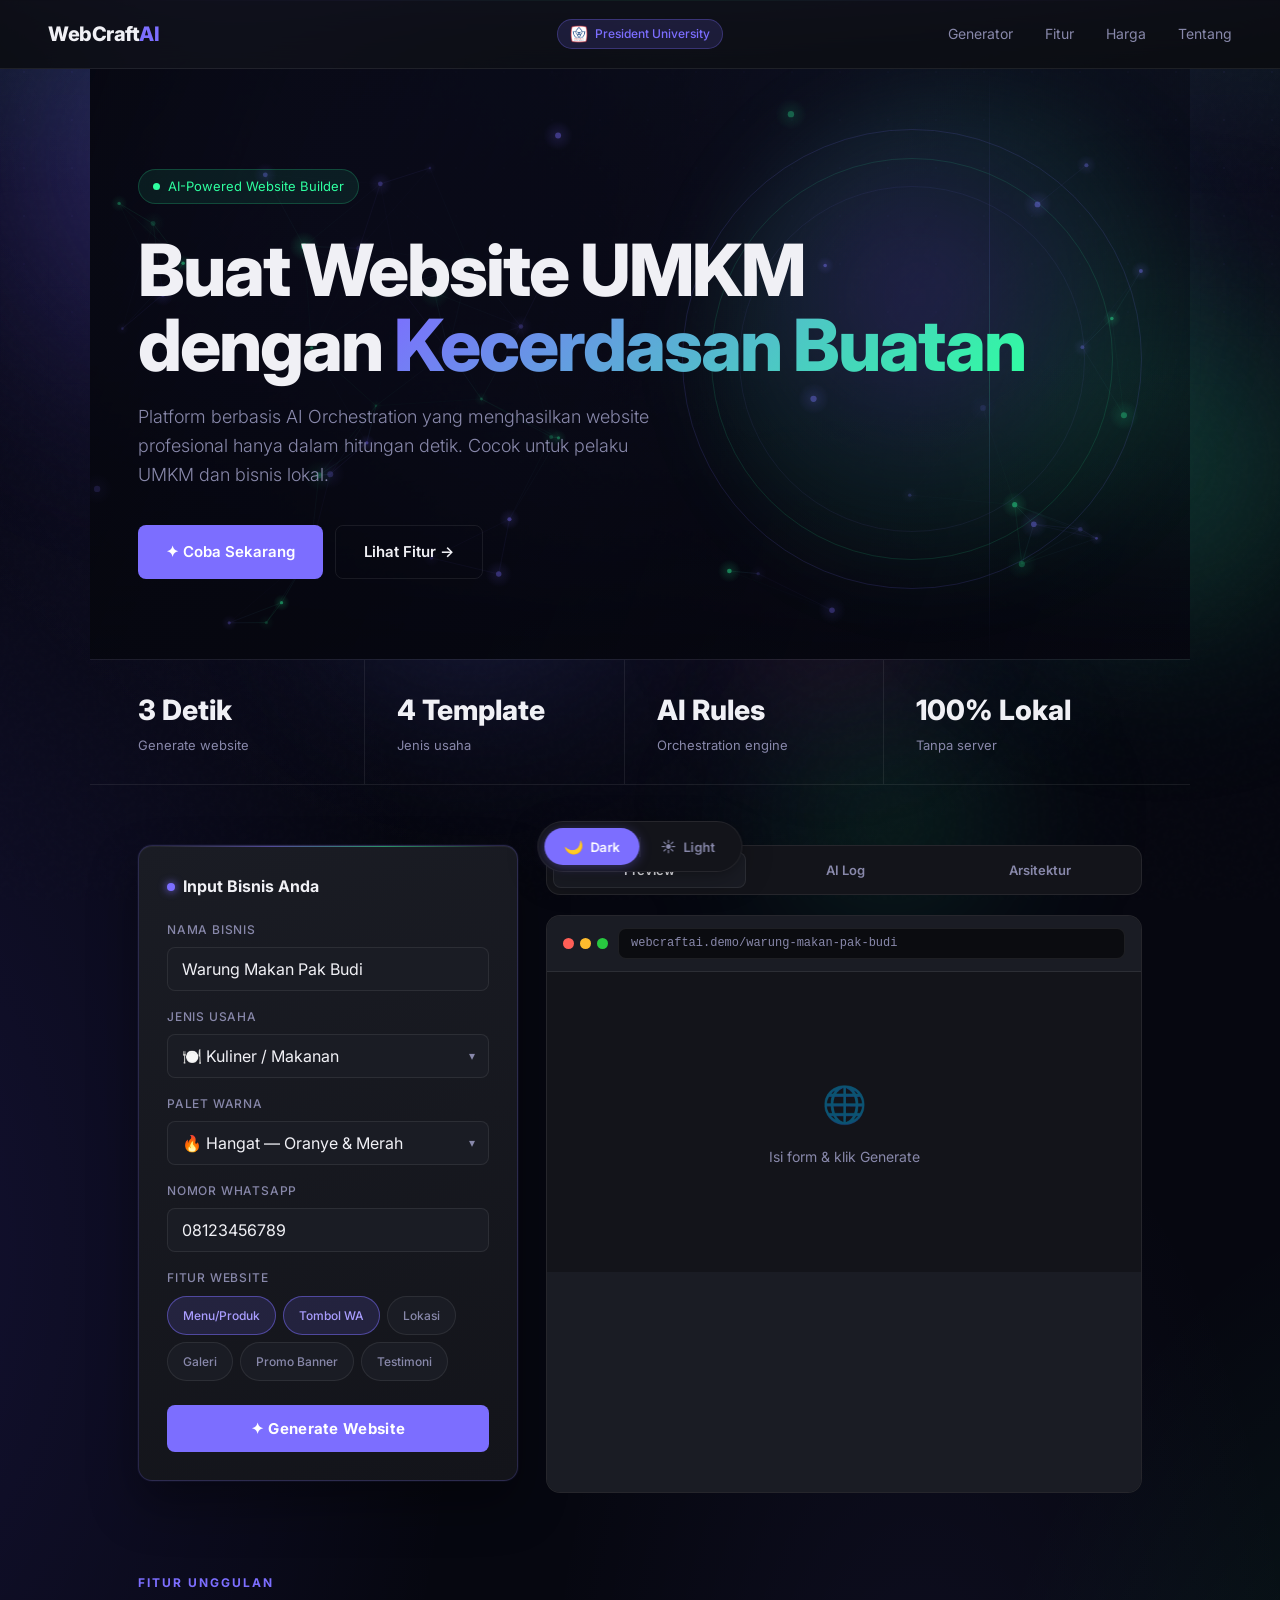
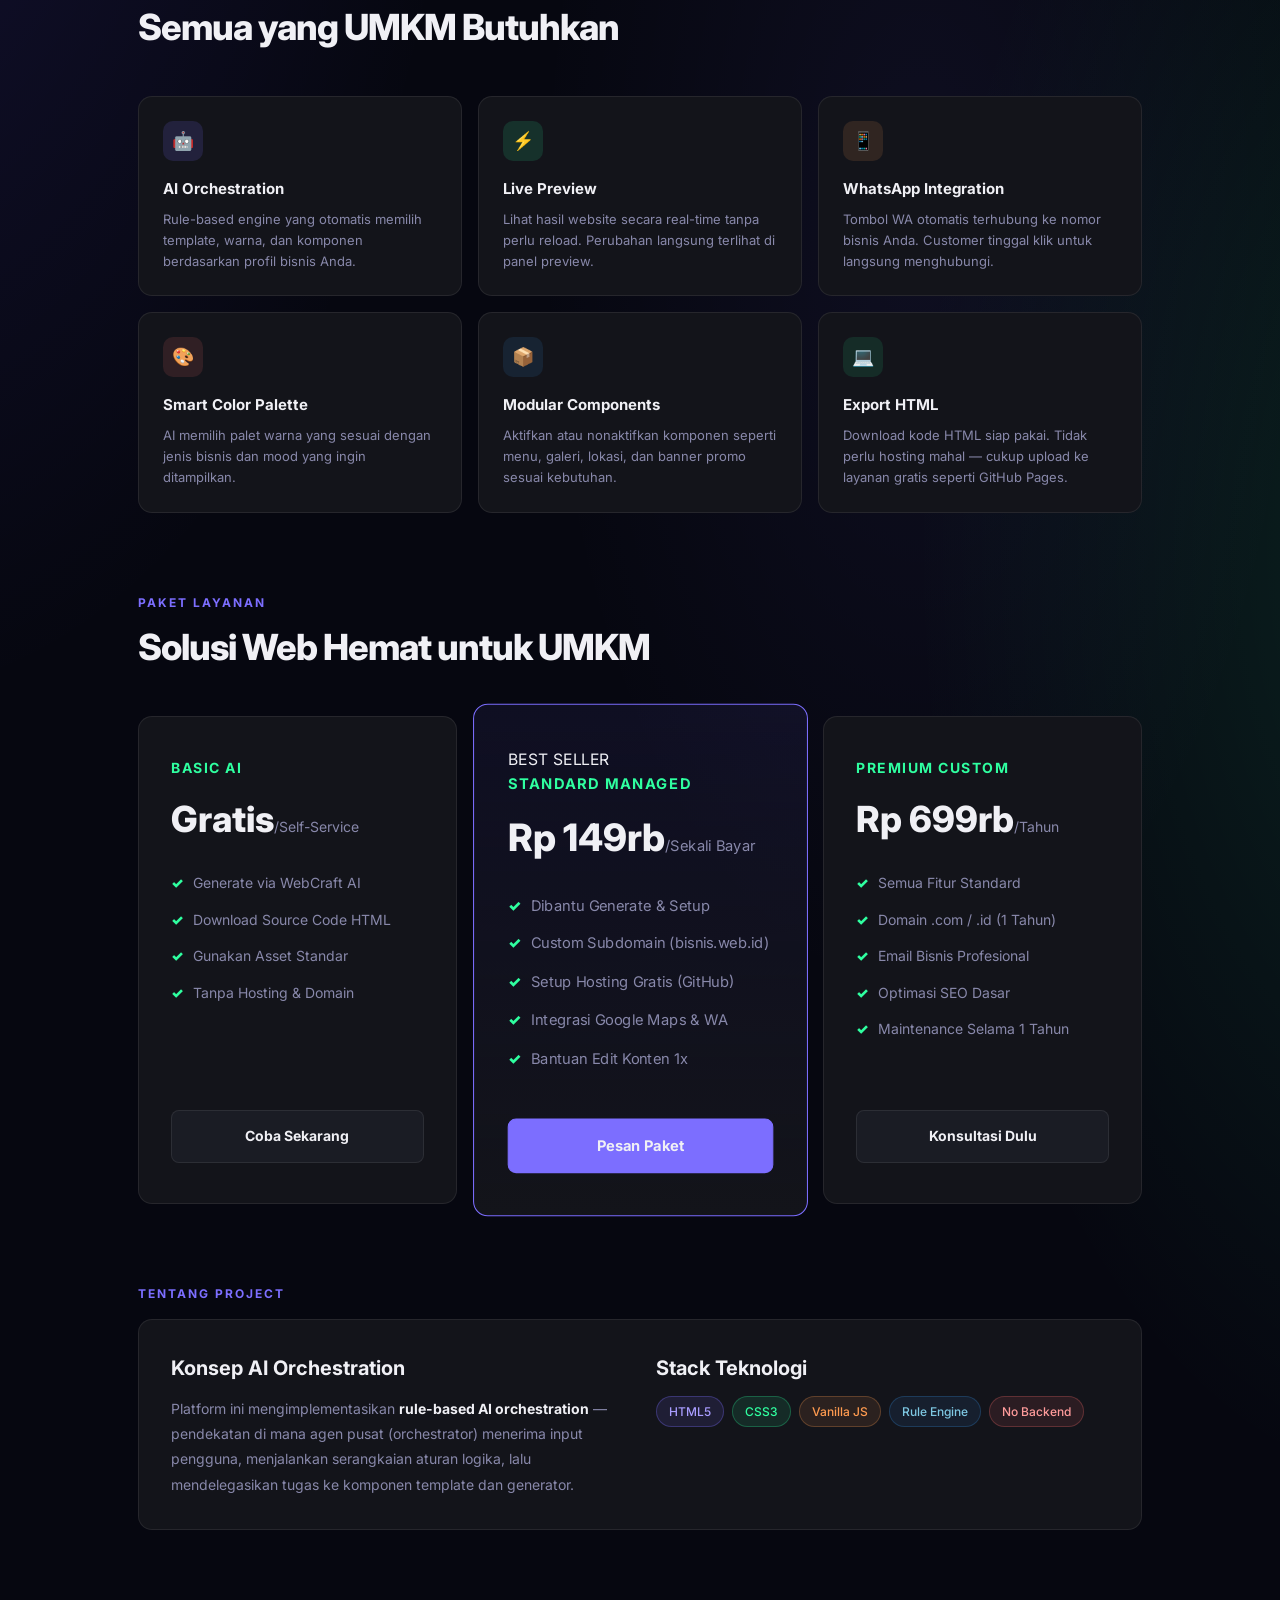
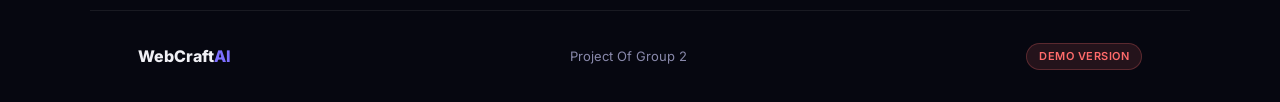
==== index.html @ 339b3e52 "revise price" ====
<!DOCTYPE html>
<html lang="id">
<head>
<meta charset="UTF-8">
<meta name="viewport" content="width=device-width, initial-scale=1.0, viewport-fit=cover">
<meta name="apple-mobile-web-app-capable" content="yes">
<meta name="apple-mobile-web-app-status-bar-style" content="black-translucent">
<meta name="theme-color" content="#060710" media="(prefers-color-scheme: dark)">
<meta name="theme-color" content="#F4F8FC" media="(prefers-color-scheme: light)">
<meta name="mobile-web-app-capable" content="yes">
<title>WebCraft AI — Platform Jasa Pembuatan Website</title>
<link href="https://fonts.googleapis.com/css2?family=Inter:wght@300;400;500;600;700;800&display=swap" rel="stylesheet">
<link rel="stylesheet" href="assets/css/style.css">
</head>
<body>

<!-- ── AI AMBIENT BACKGROUND ELEMENTS ── -->
<div class="ai-aurora"></div>
<div class="ai-scanline"></div>
<div class="ai-orb ai-orb-1"></div>
<div class="ai-orb ai-orb-2"></div>
<div class="ai-orb ai-orb-3"></div>
<div class="ai-orb ai-orb-4"></div>
<div class="ai-orb ai-orb-5"></div>

<!-- NAV -->
<nav>
  <div class="nav-logo">WebCraft<span>AI</span></div>
  <span class="nav-badge">
    <img src="assets/images/president-university-logo.png" alt="President University" style="height:18px;width:18px;object-fit:contain;border-radius:3px;flex-shrink:0;">
    President University
  </span>
  <div class="nav-links">
  <a href="#generator">Generator</a>
  <a href="#fitur">Fitur</a>
  <a href="#harga">Harga</a> <!-- Tambahkan ini -->
  <a href="#tentang">Tentang</a>
</div>
</nav>

<!-- HERO -->
<section class="hero">
  <!-- Cinematic backdrop layers -->
  <div class="hero-backdrop">
    <div class="hero-backdrop-img"></div>
  </div>
  <div class="hero-ring"></div>
  <div class="hero-datastream"></div>
  <canvas id="neural-canvas"></canvas>
  <div class="hero-orb"></div>
  <div class="hero-eyebrow">AI-Powered Website Builder</div>
  <h1>Buat Website UMKM<br>dengan <span class="grad">Kecerdasan Buatan</span></h1>
  <p class="hero-sub">Platform berbasis AI Orchestration yang menghasilkan website profesional hanya dalam hitungan detik. Cocok untuk pelaku UMKM dan bisnis lokal.</p>
  <div class="hero-cta">
    <a href="#generator" class="btn-primary">✦ Coba Sekarang</a>
    <a href="#fitur" class="btn-secondary">Lihat Fitur →</a>
  </div>
</section>

<!-- STATS -->
<div class="stats">
  <div class="stat">
    <div class="stat-num">3 Detik</div>
    <div class="stat-label">Generate website</div>
  </div>
  <div class="stat">
    <div class="stat-num">4 Template</div>
    <div class="stat-label">Jenis usaha</div>
  </div>
  <div class="stat">
    <div class="stat-num">AI Rules</div>
    <div class="stat-label">Orchestration engine</div>
  </div>
  <div class="stat">
    <div class="stat-num">100% Lokal</div>
    <div class="stat-label">Tanpa server</div>
  </div>
</div>

<!-- GENERATOR -->
<section class="main" id="generator">
  <!-- FORM -->
  <div class="form-panel">
    <div class="panel-title"><span class="dot"></span> Input Bisnis Anda</div>

    <div class="form-group">
      <label>Nama Bisnis</label>
      <input type="text" id="f-nama" placeholder="Warung Makan Pak Budi" value="Warung Makan Pak Budi" oninput="liveSlug()">
    </div>

    <div class="form-group">
      <label>Jenis Usaha</label>
      <div class="select-wrap">
        <select id="f-jenis">
          <option value="kuliner">🍽️ Kuliner / Makanan</option>
          <option value="fashion">👗 Fashion / Pakaian</option>
          <option value="jasa">⚙️ Jasa / Servis</option>
          <option value="toko">🛒 Toko / Retail</option>
          <option value="properti">🏡 Properti & Mebel</option>
        </select>
      </div>
    </div>

    <div class="form-group">
      <label>Palet Warna</label>
      <div class="select-wrap">
        <select id="f-warna">
          <option value="hangat">🔥 Hangat — Oranye & Merah</option>
          <option value="segar">🌿 Segar — Hijau & Mint</option>
          <option value="profesional">💼 Profesional — Biru & Abu</option>
          <option value="elegan">✨ Elegan — Ungu & Gelap</option>
        </select>
      </div>
    </div>

    <div class="form-group">
      <label>Nomor WhatsApp</label>
      <input type="text" id="f-wa" placeholder="08123456789" value="08123456789">
    </div>

    <div class="form-group">
      <label>Fitur Website</label>
      <div class="chip-group" id="chips">
        <div class="chip on" data-v="menu">Menu/Produk</div>
        <div class="chip on" data-v="wa">Tombol WA</div>
        <div class="chip" data-v="lokasi">Lokasi</div>
        <div class="chip" data-v="galeri">Galeri</div>
        <div class="chip" data-v="promo">Promo Banner</div>
        <div class="chip" data-v="review">Testimoni</div>
      </div>
    </div>

    <button class="btn-gen" id="btn-gen" onclick="generate()">✦ Generate Website</button>

<!-- TAMBAHKAN TOMBOL DOWNLOAD INI -->
<button class="btn-secondary" id="btn-download" onclick="downloadHTML()" 
        style="width: 100%; margin-top: 12px; display: none; justify-content: center; border-color: var(--accent2); color: var(--accent2);">
    💾 Download File HTML
</button>
  </div>

  <!-- RIGHT -->
  <div class="right-panel">
    <div class="tab-bar">
      <button class="tab-btn active" onclick="switchTab('preview')">Preview</button>
      <button class="tab-btn" onclick="switchTab('log')">AI Log</button>
      <button class="tab-btn" onclick="switchTab('arch')">Arsitektur</button>
    </div>

    <!-- PREVIEW -->
    <div class="preview-panel active" id="tab-preview">
      <div class="browser-bar">
        <div class="browser-dots">
          <div class="bdot" style="background:#FF5F57"></div>
          <div class="bdot" style="background:#FEBC2E"></div>
          <div class="bdot" style="background:#28C840"></div>
        </div>
        <div class="browser-url" id="browser-url">webcraftai.demo/warung-makan-pak-budi</div>
      </div>
      <!-- Toggle Desktop / Mobile Preview -->
      <div class="preview-scale-bar" style="display:none;">
        <button class="preview-scale-btn active" data-view="desktop">🖥 Desktop</button>
        <button class="preview-scale-btn" data-view="mobile">📱 Mobile</button>
        <span class="preview-scale-label">Preview Mode</span>
      </div>
      <div class="preview-body" id="preview-body">
        <div class="empty-preview">
          <div class="empty-icon">🌐</div>
          <div style="font-size:14px;color:var(--muted);">Isi form & klik Generate</div>
        </div>
      </div>
    </div>

    <!-- LOG -->
    <div class="log-panel" id="tab-log">
      <div class="log-header">
        <span class="log-dot"></span> AI Orchestrator — Console Log
      </div>
      <div class="log-body" id="log-body">
        <span class="log-line lg-dim">// Menunggu input user...</span>
      </div>
    </div>

    <!-- ARCH -->
    <div class="arch-panel" id="tab-arch">
      <div class="arch-title">Alur Sistem AI Orchestration</div>
      <div class="arch-flow">
        <div class="arch-node">
          <div class="arch-box" style="background:rgba(55,138,221,0.1);border-color:rgba(55,138,221,0.4);color:#7ec8e3;">User Input</div>
          <div class="arch-sub">Form data</div>
        </div>
        <div class="arch-arrow">→</div>
        <div class="arch-node">
          <div class="arch-box" style="background:rgba(124,110,255,0.12);border-color:rgba(124,110,255,0.4);color:#a99dff;">Orchestrator</div>
          <div class="arch-sub">Rule engine</div>
        </div>
        <div class="arch-arrow">→</div>
        <div class="arch-node">
          <div class="arch-box" style="background:rgba(47,255,160,0.1);border-color:rgba(47,255,160,0.3);color:#2FFFA0;">Template Engine</div>
          <div class="arch-sub">Pilih komponen</div>
        </div>
        <div class="arch-arrow">→</div>
        <div class="arch-node">
          <div class="arch-box" style="background:rgba(255,155,80,0.1);border-color:rgba(255,155,80,0.3);color:#FF9B50;">HTML Generator</div>
          <div class="arch-sub">Render output</div>
        </div>
      </div>
      <div style="font-family:var(--font-head);font-size:12px;color:var(--muted);text-transform:uppercase;letter-spacing:1px;margin-bottom:10px;">Rules yang Dieksekusi</div>
      <div class="rule-box" id="rule-box">Belum ada rules yang dijalankan...</div>
    </div>
  </div>
</section>

<!-- FITUR -->
<section class="features" id="fitur">
  <div class="section-label">Fitur Unggulan</div>
  <div class="section-title">Semua yang UMKM Butuhkan</div>
  <div class="feat-grid">
    <div class="feat-card">
      <div class="feat-icon" style="background:rgba(124,110,255,0.15);">🤖</div>
      <h3>AI Orchestration</h3>
      <p>Rule-based engine yang otomatis memilih template, warna, dan komponen berdasarkan profil bisnis Anda.</p>
    </div>
    <div class="feat-card">
      <div class="feat-icon" style="background:rgba(47,255,160,0.12);">⚡</div>
      <h3>Live Preview</h3>
      <p>Lihat hasil website secara real-time tanpa perlu reload. Perubahan langsung terlihat di panel preview.</p>
    </div>
    <div class="feat-card">
      <div class="feat-icon" style="background:rgba(255,155,80,0.12);">📱</div>
      <h3>WhatsApp Integration</h3>
      <p>Tombol WA otomatis terhubung ke nomor bisnis Anda. Customer tinggal klik untuk langsung menghubungi.</p>
    </div>
    <div class="feat-card">
      <div class="feat-icon" style="background:rgba(255,107,107,0.12);">🎨</div>
      <h3>Smart Color Palette</h3>
      <p>AI memilih palet warna yang sesuai dengan jenis bisnis dan mood yang ingin ditampilkan.</p>
    </div>
    <div class="feat-card">
      <div class="feat-icon" style="background:rgba(55,138,221,0.12);">📦</div>
      <h3>Modular Components</h3>
      <p>Aktifkan atau nonaktifkan komponen seperti menu, galeri, lokasi, dan banner promo sesuai kebutuhan.</p>
    </div>
    <div class="feat-card">
      <div class="feat-icon" style="background:rgba(47,255,160,0.1);">💻</div>
      <h3>Export HTML</h3>
      <p>Download kode HTML siap pakai. Tidak perlu hosting mahal — cukup upload ke layanan gratis seperti GitHub Pages.</p>
    </div>
  </div>
</section>

<!-- HARGA -->
<!-- PRICING -->
<section class="pricing" id="harga">
  <div class="section-label">Paket Layanan</div>
  <div class="section-title">Solusi Web Hemat untuk UMKM</div>
  
  <div class="price-grid">
    <!-- BASIC -->
    <div class="price-card">
      <div class="p-title">Basic AI</div>
      <div class="p-price">Gratis<span>/Self-Service</span></div>
      <ul class="p-list">
        <li>Generate via WebCraft AI</li>
        <li>Download Source Code HTML</li>
        <li>Gunakan Asset Standar</li>
        <li>Tanpa Hosting & Domain</li>
      </ul>
      <a href="#generator" class="btn-price">Coba Sekarang</a>
    </div>

    <!-- STANDARD (REKOMENDASI) -->
    <div class="price-card featured">
      <div class="price-badge">BEST SELLER</div>
      <div class="p-title">Standard Managed</div>
      <div class="p-price">Rp 149rb<span>/Sekali Bayar</span></div>
      <ul class="p-list">
        <li>Dibantu Generate & Setup</li>
        <li>Custom Subdomain (bisnis.web.id)</li>
        <li>Setup Hosting Gratis (GitHub)</li>
        <li>Integrasi Google Maps & WA</li>
        <li>Bantuan Edit Konten 1x</li>
      </ul>
      <a href="https://wa.me/6281296956975?text=Halo,%20saya%20ingin%20pesan%20paket%20Standard" class="btn-price">Pesan Paket</a>
    </div>

    <!-- PREMIUM -->
    <div class="price-card">
      <div class="p-title">Premium Custom</div>
      <div class="p-price">Rp 699rb<span>/Tahun</span></div>
      <ul class="p-list">
        <li>Semua Fitur Standard</li>
        <li>Domain .com / .id (1 Tahun)</li>
        <li>Email Bisnis Profesional</li>
        <li>Optimasi SEO Dasar</li>
        <li>Maintenance Selama 1 Tahun</li>
      </ul>
      <a href="https://wa.me/6281296956975?text=Halo,%20saya%20ingin%20pesan%20paket%20Premium" class="btn-price">Konsultasi Dulu</a>
    </div>
  </div>
</section>

<!-- TENTANG -->
<section class="features" id="tentang" style="margin-top:0;">
  <div class="section-label">Tentang Project</div>
  <div style="background:var(--surface);border:1px solid var(--border);border-radius:var(--radius);padding:32px;display:grid;grid-template-columns:1fr 1fr;gap:32px;">
    <div>
      <h3 style="font-family:var(--font-head);font-size:20px;font-weight:700;margin-bottom:12px;">Konsep AI Orchestration</h3>
      <p style="color:var(--muted);font-size:14px;line-height:1.8;">Platform ini mengimplementasikan <strong style="color:var(--text);">rule-based AI orchestration</strong> — pendekatan di mana agen pusat (orchestrator) menerima input pengguna, menjalankan serangkaian aturan logika, lalu mendelegasikan tugas ke komponen template dan generator.</p>
    </div>
    <div>
      <h3 style="font-family:var(--font-head);font-size:20px;font-weight:700;margin-bottom:12px;">Stack Teknologi</h3>
      <div style="display:flex;flex-wrap:wrap;gap:8px;">
        <span style="background:rgba(124,110,255,0.12);border:1px solid rgba(124,110,255,0.3);color:#a99dff;padding:5px 12px;border-radius:99px;font-size:12px;font-weight:500;">HTML5</span>
        <span style="background:rgba(47,255,160,0.1);border:1px solid rgba(47,255,160,0.25);color:#2FFFA0;padding:5px 12px;border-radius:99px;font-size:12px;font-weight:500;">CSS3</span>
        <span style="background:rgba(255,155,80,0.1);border:1px solid rgba(255,155,80,0.25);color:#FF9B50;padding:5px 12px;border-radius:99px;font-size:12px;font-weight:500;">Vanilla JS</span>
        <span style="background:rgba(55,138,221,0.1);border:1px solid rgba(55,138,221,0.25);color:#7ec8e3;padding:5px 12px;border-radius:99px;font-size:12px;font-weight:500;">Rule Engine</span>
        <span style="background:rgba(255,107,107,0.1);border:1px solid rgba(255,107,107,0.25);color:#ff9b9b;padding:5px 12px;border-radius:99px;font-size:12px;font-weight:500;">No Backend</span>
      </div>
    </div>
  </div>
</section>

<!-- FOOTER -->
<footer>
  <div class="footer-logo">WebCraft<span>AI</span></div>
  <div style="color:var(--muted);font-size:13px;">Project Of Group 2</div>
  <span class="badge-demo">DEMO VERSION</span>
</footer>

<!-- THEME TOGGLE -->
<div class="theme-toggle" id="theme-toggle">
  <button class="theme-toggle-btn active" id="btn-dark" onclick="setTheme('dark')">
    <span class="t-icon">🌙</span> Dark
  </button>
  <div class="theme-divider"></div>
  <button class="theme-toggle-btn" id="btn-light" onclick="setTheme('light')">
    <span class="t-icon">☀️</span> Light
  </button>
</div>

<!-- TOAST -->
<div class="toast" id="toast">✓ Website berhasil di-generate!</div>

<!-- SCRIPT -->
<script src="assets/js/generator/data.js"></script>
<script src="assets/js/generator/components.js"></script>
<script src="assets/js/generator/kuliner.js"></script>
<script src="assets/js/generator/fashion.js"></script>
<script src="assets/js/generator/jasa.js"></script>
<script src="assets/js/generator/toko.js"></script>
<script src="assets/js/generator/properti.js"></script>
<script src="assets/js/generator/ui.js"></script>
<script src="assets/js/app.js"></script>

<!-- ── NEURAL NETWORK CANVAS ANIMATION ── -->
<script>
(function() {
  const canvas = document.getElementById('neural-canvas');
  if (!canvas) return;
  const ctx = canvas.getContext('2d');

  // Detect dark/light mode & accent colors
  function getColors() {
    const isDark = !document.body.classList.contains('light-mode');
    return {
      node:   isDark ? 'rgba(124,110,255,' : 'rgba(0,120,180,',
      line:   isDark ? 'rgba(124,110,255,' : 'rgba(0,120,180,',
      node2:  isDark ? 'rgba(47,255,160,'  : 'rgba(224,90,43,',
    };
  }

  function resize() {
    const hero = canvas.parentElement;
    canvas.width  = hero.offsetWidth;
    canvas.height = hero.offsetHeight;
  }
  resize();
  window.addEventListener('resize', () => { resize(); initNodes(); });

  // ── Nodes ──────────────────────────────────────
  const NODE_COUNT = window.innerWidth < 768 ? 18 : 36;
  const CONNECT_DIST = 160;
  let nodes = [];

  function initNodes() {
    nodes = Array.from({ length: NODE_COUNT }, () => ({
      x:  Math.random() * canvas.width,
      y:  Math.random() * canvas.height,
      vx: (Math.random() - 0.5) * 0.35,
      vy: (Math.random() - 0.5) * 0.35,
      r:  Math.random() * 2 + 1.5,
      pulse: Math.random() * Math.PI * 2,
      type: Math.random() > 0.7 ? 'accent' : 'primary',
    }));
  }
  initNodes();

  // ── Render loop ────────────────────────────────
  let frame = 0;
  function draw() {
    ctx.clearRect(0, 0, canvas.width, canvas.height);
    frame++;
    const C = getColors();

    // Move nodes
    nodes.forEach(n => {
      n.x += n.vx; n.y += n.vy;
      n.pulse += 0.018;
      if (n.x < 0 || n.x > canvas.width)  n.vx *= -1;
      if (n.y < 0 || n.y > canvas.height) n.vy *= -1;
    });

    // Draw connections
    for (let i = 0; i < nodes.length; i++) {
      for (let j = i + 1; j < nodes.length; j++) {
        const dx = nodes[i].x - nodes[j].x;
        const dy = nodes[i].y - nodes[j].y;
        const dist = Math.sqrt(dx*dx + dy*dy);
        if (dist < CONNECT_DIST) {
          const alpha = (1 - dist / CONNECT_DIST) * 0.35;
          const col = nodes[i].type === 'accent' ? C.node2 : C.line;
          ctx.beginPath();
          ctx.moveTo(nodes[i].x, nodes[i].y);
          ctx.lineTo(nodes[j].x, nodes[j].y);
          ctx.strokeStyle = col + alpha + ')';
          ctx.lineWidth = 0.8;
          ctx.stroke();
        }
      }
    }

    // Draw nodes
    nodes.forEach(n => {
      const pulsed = n.r + Math.sin(n.pulse) * 0.8;
      const col = n.type === 'accent' ? C.node2 : C.node;

      // Outer glow ring
      const grd = ctx.createRadialGradient(n.x, n.y, 0, n.x, n.y, pulsed * 4.5);
      grd.addColorStop(0, col + '0.28)');
      grd.addColorStop(1, col + '0)');
      ctx.beginPath();
      ctx.arc(n.x, n.y, pulsed * 4.5, 0, Math.PI * 2);
      ctx.fillStyle = grd;
      ctx.fill();

      // Core dot
      ctx.beginPath();
      ctx.arc(n.x, n.y, pulsed, 0, Math.PI * 2);
      ctx.fillStyle = col + (0.7 + Math.sin(n.pulse) * 0.3) + ')';
      ctx.fill();
    });

    requestAnimationFrame(draw);
  }
  draw();

  // Re-init on theme toggle
  const observer = new MutationObserver(() => {});
  observer.observe(document.body, { attributes: true, attributeFilter: ['class'] });
})();
</script>

<!-- ── NEURAL CANVAS ANIMATION ── -->
<script>
(function() {
  const canvas = document.getElementById('neural-canvas');
  if (!canvas) return;
  const ctx = canvas.getContext('2d');

  const ACCENT   = '124,110,255';
  const TEAL     = '47,255,160';
  const NODE_COUNT = window.innerWidth < 768 ? 28 : 52;
  const CONN_DIST  = 130;
  let nodes = [], W, H, raf;

  function resize() {
    W = canvas.width  = canvas.parentElement.offsetWidth;
    H = canvas.height = canvas.parentElement.offsetHeight;
  }

  function initNodes() {
    nodes = Array.from({ length: NODE_COUNT }, () => ({
      x: Math.random() * W, y: Math.random() * H,
      vx: (Math.random() - 0.5) * 0.35,
      vy: (Math.random() - 0.5) * 0.35,
      r: Math.random() * 2 + 1.2,
      pulse: Math.random() * Math.PI * 2,
      color: Math.random() > 0.6 ? TEAL : ACCENT,
    }));
  }

  function draw() {
    ctx.clearRect(0, 0, W, H);

    // Draw connections
    for (let i = 0; i < nodes.length; i++) {
      for (let j = i + 1; j < nodes.length; j++) {
        const dx = nodes[i].x - nodes[j].x;
        const dy = nodes[i].y - nodes[j].y;
        const dist = Math.sqrt(dx*dx + dy*dy);
        if (dist < CONN_DIST) {
          const alpha = (1 - dist / CONN_DIST) * 0.22;
          const grad = ctx.createLinearGradient(nodes[i].x, nodes[i].y, nodes[j].x, nodes[j].y);
          grad.addColorStop(0, `rgba(${nodes[i].color},${alpha})`);
          grad.addColorStop(1, `rgba(${nodes[j].color},${alpha})`);
          ctx.beginPath();
          ctx.moveTo(nodes[i].x, nodes[i].y);
          ctx.lineTo(nodes[j].x, nodes[j].y);
          ctx.strokeStyle = grad;
          ctx.lineWidth = 0.8;
          ctx.stroke();
        }
      }
    }

    // Draw nodes
    nodes.forEach(n => {
      n.pulse += 0.018;
      const glow = 0.55 + Math.sin(n.pulse) * 0.3;
      // Outer glow ring
      const radGlow = ctx.createRadialGradient(n.x, n.y, 0, n.x, n.y, n.r * 5);
      radGlow.addColorStop(0,   `rgba(${n.color},${glow * 0.3})`);
      radGlow.addColorStop(1,   `rgba(${n.color},0)`);
      ctx.beginPath();
      ctx.arc(n.x, n.y, n.r * 5, 0, Math.PI * 2);
      ctx.fillStyle = radGlow;
      ctx.fill();
      // Core dot
      ctx.beginPath();
      ctx.arc(n.x, n.y, n.r, 0, Math.PI * 2);
      ctx.fillStyle = `rgba(${n.color},${glow * 0.9})`;
      ctx.fill();
    });

    // Move nodes
    nodes.forEach(n => {
      n.x += n.vx; n.y += n.vy;
      if (n.x < 0 || n.x > W) n.vx *= -1;
      if (n.y < 0 || n.y > H) n.vy *= -1;
    });

    raf = requestAnimationFrame(draw);
  }

  resize();
  initNodes();
  draw();
  window.addEventListener('resize', () => {
    cancelAnimationFrame(raf);
    resize();
    initNodes();
    draw();
  });
})();
</script>

</body>
</html>
---- assets/css/style.css ----
:root {
    --bg: #0B0C10;
    --surface: #13141A;
    --surface2: #1A1C24;
    --border: rgba(255,255,255,0.08);
    --text: #F0F0F5;
    --muted: #8888AA;
    --accent: #7C6EFF;
    --accent2: #2FFFA0;
    --accent3: #FF6B6B;
    --warm: #FF9B50;
    --font-head: 'Inter', sans-serif;
    --font-body: 'Inter', sans-serif;
    --radius: 14px;
    --radius-sm: 8px;
  }
  *, *::before, *::after { box-sizing: border-box; margin: 0; padding: 0; }
  html { scroll-behavior: smooth; }
  body {
    background:
      /* Cinematic spotlight — top centre */
      radial-gradient(ellipse 130% 60% at 50% -8%, rgba(124,110,255,0.22) 0%, transparent 58%),
      /* Left deep violet orb */
      radial-gradient(ellipse 80% 55% at -10% 38%, rgba(100,80,255,0.14) 0%, transparent 58%),
      /* Right teal accent */
      radial-gradient(ellipse 70% 50% at 112% 65%, rgba(47,255,160,0.11) 0%, transparent 58%),
      /* Mid-screen warm glow */
      radial-gradient(ellipse 50% 40% at 72% 55%, rgba(124,110,255,0.07) 0%, transparent 60%),
      /* Deep cinematic base */
      #060710;
    color: var(--text);
    font-family: var(--font-body);
    font-size: 15px;
    line-height: 1.6;
    min-height: 100vh;
    overflow-x: hidden;
  }

  /* ── AI CIRCUIT MESH ── */
  body::before {
    content: '';
    position: fixed;
    inset: 0;
    background-image:
      /* Dot intersections */
      radial-gradient(circle, rgba(124,110,255,0.22) 1px, transparent 1px),
      /* Horizontal lines */
      linear-gradient(90deg, rgba(124,110,255,0.04) 1px, transparent 1px),
      /* Vertical lines */
      linear-gradient(0deg, rgba(124,110,255,0.04) 1px, transparent 1px);
    background-size: 48px 48px, 48px 48px, 48px 48px;
    pointer-events: none;
    z-index: 0;
    mask-image:
      radial-gradient(ellipse 110% 80% at 50% 0%, black 0%, transparent 80%);
    -webkit-mask-image:
      radial-gradient(ellipse 110% 80% at 50% 0%, black 0%, transparent 80%);
    opacity: 0.5;
    animation: gridDrift 30s ease-in-out infinite alternate;
  }
  @keyframes gridDrift {
    from { background-position: 0 0, 0 0, 0 0; }
    to   { background-position: 24px 24px, 24px 24px, 24px 24px; }
  }

  /* ── AI NOISE TEXTURE ── */
  body::after {
    content: '';
    position: fixed;
    inset: 0;
    background-image: url("data:image/svg+xml,%3Csvg viewBox='0 0 200 200' xmlns='http://www.w3.org/2000/svg'%3E%3Cfilter id='n'%3E%3CfeTurbulence type='fractalNoise' baseFrequency='0.85' numOctaves='4' stitchTiles='stitch'/%3E%3C/filter%3E%3Crect width='100%25' height='100%25' filter='url(%23n)' opacity='0.04'/%3E%3C/svg%3E");
    pointer-events: none;
    z-index: 0;
    opacity: 0.35;
  }

  /* ── FLOATING AI AMBIENT ORBS ── */
  @keyframes orbFloat1 {
    0%,100% { transform: translate(0,0) scale(1); opacity: 0.55; }
    33%     { transform: translate(30px,-40px) scale(1.08); opacity: 0.7; }
    66%     { transform: translate(-20px,20px) scale(0.95); opacity: 0.5; }
  }
  @keyframes orbFloat2 {
    0%,100% { transform: translate(0,0) scale(1); opacity: 0.4; }
    40%     { transform: translate(-35px,25px) scale(1.1); opacity: 0.6; }
    70%     { transform: translate(20px,-30px) scale(0.92); opacity: 0.45; }
  }
  @keyframes orbFloat3 {
    0%,100% { transform: translate(0,0) scale(1); opacity: 0.35; }
    50%     { transform: translate(25px,35px) scale(1.06); opacity: 0.55; }
  }
  @keyframes auroraShimmer {
    0%,100% { opacity: 0.6; transform: scaleX(1); }
    50%     { opacity: 0.85; transform: scaleX(1.04); }
  }

  .ai-orb {
    position: fixed;
    border-radius: 50%;
    pointer-events: none;
    z-index: 0;
    filter: blur(72px);
    will-change: transform;
  }
  .ai-orb-1 {
    width: 640px; height: 640px;
    top: -160px; left: -120px;
    background: radial-gradient(circle,
      rgba(124,110,255,0.32) 0%,
      rgba(100,80,255,0.14) 40%,
      transparent 72%);
    animation: orbFloat1 18s ease-in-out infinite;
  }
  .ai-orb-2 {
    width: 480px; height: 480px;
    top: 25%; right: -120px;
    background: radial-gradient(circle,
      rgba(47,255,160,0.22) 0%,
      rgba(30,200,130,0.1) 45%,
      transparent 72%);
    animation: orbFloat2 22s ease-in-out infinite;
  }
  .ai-orb-3 {
    width: 380px; height: 380px;
    bottom: 18%; left: 22%;
    background: radial-gradient(circle,
      rgba(124,110,255,0.18) 0%,
      rgba(80,120,255,0.08) 50%,
      transparent 72%);
    animation: orbFloat3 26s ease-in-out infinite;
  }
  .ai-orb-4 {
    width: 320px; height: 320px;
    bottom: -80px; right: 18%;
    background: radial-gradient(circle,
      rgba(47,255,160,0.16) 0%,
      rgba(20,180,120,0.06) 50%,
      transparent 72%);
    animation: orbFloat1 20s ease-in-out infinite reverse;
  }
  .ai-orb-5 {
    width: 260px; height: 260px;
    top: 55%; left: 55%;
    background: radial-gradient(circle,
      rgba(255,110,180,0.10) 0%,
      rgba(200,80,160,0.05) 50%,
      transparent 72%);
    animation: orbFloat2 24s ease-in-out infinite reverse;
    filter: blur(60px);
  }

  /* ── AURORA TOP BEAM ── */
  .ai-aurora {
    position: fixed;
    top: 0; left: 0; right: 0;
    height: 1px;
    background: linear-gradient(90deg,
      transparent 0%,
      rgba(124,110,255,0.0) 8%,
      rgba(124,110,255,0.8) 28%,
      rgba(47,255,160,1.0) 50%,
      rgba(124,110,255,0.8) 72%,
      rgba(124,110,255,0.0) 92%,
      transparent 100%
    );
    pointer-events: none;
    z-index: 1;
    animation: auroraShimmer 5s ease-in-out infinite;
    box-shadow:
      0 0 24px 2px rgba(124,110,255,0.35),
      0 0 60px 4px rgba(47,255,160,0.18);
  }
  .ai-aurora::after {
    content: '';
    position: absolute;
    top: 0; left: 0; right: 0;
    height: 200px;
    background: linear-gradient(to bottom,
      rgba(124,110,255,0.10) 0%,
      rgba(47,255,160,0.04) 30%,
      transparent 100%
    );
  }
  /* Scan line — moves from top to bottom slowly */
  .ai-scanline {
    position: fixed;
    left: 0; right: 0;
    height: 1px;
    background: linear-gradient(90deg,
      transparent 0%,
      rgba(47,255,160,0.12) 20%,
      rgba(47,255,160,0.35) 50%,
      rgba(47,255,160,0.12) 80%,
      transparent 100%
    );
    pointer-events: none;
    z-index: 0;
    animation: scanDown 12s linear infinite;
    opacity: 0;
  }
  @keyframes scanDown {
    0%   { top: 0%;   opacity: 0; }
    5%   { opacity: 1; }
    95%  { opacity: 1; }
    100% { top: 100%; opacity: 0; }
  }

  /* Make sure all real content is above orbs */
  nav, .hero, .stats, .main, .features, .pricing, footer { position: relative; z-index: 1; }

  /* ── NAV ── */
  nav {
    position: sticky;
    top: 0;
    z-index: 100;
    display: flex;
    align-items: center;
    justify-content: space-between;
    padding: 18px 48px;
    background: rgba(11,12,16,0.85);
    backdrop-filter: blur(16px);
    border-bottom: 1px solid var(--border);
  }
  .nav-logo {
    font-family: var(--font-head);
    font-size: 20px;
    font-weight: 800;
    letter-spacing: -0.5px;
  }
  .nav-logo span { color: var(--accent); }
  .nav-links { display: flex; gap: 32px; }
  .nav-links a {
    color: var(--muted);
    text-decoration: none;
    font-size: 14px;
    transition: color 0.2s;
  }
  .nav-links a:hover { color: var(--text); }
  .nav-badge {
    background: rgba(124,110,255,0.15);
    border: 1px solid rgba(124,110,255,0.3);
    color: var(--accent);
    padding: 4px 12px;
    border-radius: 99px;
    font-size: 12px;
    font-weight: 500;
    font-family: var(--font-head);
    position: absolute;
    left: 50%;
    transform: translateX(-50%);
    display: inline-flex;
    align-items: center;
    gap: 7px;
  }
  .nav-badge img {
    height: 18px;
    width: 18px;
    max-height: 18px;
    max-width: 18px;
    object-fit: contain;
    border-radius: 3px;
    flex-shrink: 0;
  }

  /* ── HERO ── */
  .hero {
    position: relative;
    padding: 100px 48px 80px;
    max-width: 1100px;
    margin: 0 auto;
  }
  .hero-eyebrow {
    display: inline-flex;
    align-items: center;
    gap: 8px;
    background: rgba(47,255,160,0.08);
    border: 1px solid rgba(47,255,160,0.2);
    color: var(--accent2);
    padding: 6px 14px;
    border-radius: 99px;
    font-size: 13px;
    margin-bottom: 28px;
    animation: fadeUp 0.6s ease both;
  }
  .hero-eyebrow::before {
    content: '';
    width: 7px; height: 7px;
    border-radius: 50%;
    background: var(--accent2);
    animation: pulse 2s infinite;
  }
  @keyframes pulse {
    0%,100% { opacity: 1; transform: scale(1); }
    50% { opacity: 0.4; transform: scale(0.8); }
  }
  .hero h1 {
    font-family: var(--font-head);
    font-size: clamp(42px, 6vw, 72px);
    font-weight: 800;
    line-height: 1.05;
    letter-spacing: -2px;
    animation: fadeUp 0.6s 0.1s ease both;
  }
  .hero h1 .grad {
    background: linear-gradient(135deg, var(--accent), var(--accent2));
    -webkit-background-clip: text;
    -webkit-text-fill-color: transparent;
    background-clip: text;
  }
  .hero-sub {
    margin-top: 20px;
    font-size: 18px;
    color: var(--muted);
    max-width: 540px;
    font-weight: 300;
    animation: fadeUp 0.6s 0.2s ease both;
  }
  .hero-cta {
    margin-top: 36px;
    display: flex;
    gap: 12px;
    flex-wrap: wrap;
    animation: fadeUp 0.6s 0.3s ease both;
  }
  .btn-primary {
    background: var(--accent);
    color: white;
    border: none;
    padding: 14px 28px;
    border-radius: var(--radius-sm);
    font-family: var(--font-head);
    font-size: 15px;
    font-weight: 600;
    cursor: pointer;
    transition: all 0.2s;
    text-decoration: none;
    display: inline-flex;
    align-items: center;
    gap: 8px;
  }
  .btn-primary:hover { background: #9585ff; transform: translateY(-2px); }
  .btn-secondary {
    background: transparent;
    color: var(--text);
    border: 1px solid var(--border);
    padding: 14px 28px;
    border-radius: var(--radius-sm);
    font-family: var(--font-head);
    font-size: 15px;
    font-weight: 600;
    cursor: pointer;
    transition: all 0.2s;
    text-decoration: none;
    display: inline-flex;
    align-items: center;
    gap: 8px;
  }
  .btn-secondary:hover { background: var(--surface); }
  .hero-orb {
    position: absolute;
    right: -40px; top: 20px;
    width: 520px; height: 520px;
    background: radial-gradient(circle at 40% 40%,
      rgba(124,110,255,0.22) 0%,
      rgba(47,255,160,0.08) 45%,
      transparent 70%
    );
    border-radius: 50%;
    pointer-events: none;
    animation: orbFloat2 16s ease-in-out infinite;
    filter: blur(40px);
  }
  /* Cinematic hero backdrop */
  .hero-backdrop {
    position: absolute;
    inset: 0;
    z-index: 0;
    pointer-events: none;
    overflow: hidden;
    border-radius: 0;
  }
  .hero-backdrop-img {
    position: absolute;
    inset: -10%;
    background-image: url('https://images.unsplash.com/photo-1620121692029-d088224ddc74?w=1600&q=75&auto=format&fit=crop');
    background-size: cover;
    background-position: center;
    filter: blur(0px) saturate(0.6) brightness(0.22);
    transform: scale(1.1);
    animation: backdropDrift 20s ease-in-out infinite alternate;
  }
  @keyframes backdropDrift {
    from { transform: scale(1.10) translateY(0px); }
    to   { transform: scale(1.15) translateY(-18px); }
  }
  /* Multi-layer gradient over backdrop image */
  .hero-backdrop::after {
    content: '';
    position: absolute;
    inset: 0;
    background:
      /* Strong left fade — where text lives */
      linear-gradient(110deg, rgba(6,7,16,0.97) 0%, rgba(6,7,16,0.80) 45%, rgba(6,7,16,0.30) 100%),
      /* Bottom fade into page */
      linear-gradient(to bottom, transparent 50%, rgba(6,7,16,1.0) 100%),
      /* Purple tint over image */
      linear-gradient(135deg, rgba(124,110,255,0.12) 0%, transparent 60%);
  }

  /* Neural canvas container in hero */
  #neural-canvas {
    position: absolute;
    inset: 0;
    pointer-events: none;
    z-index: 1;
    opacity: 0.6;
  }

  /* Hero content must sit above backdrop */
  .hero-eyebrow, .hero h1, .hero-sub, .hero-cta { position: relative; z-index: 2; }
  .hero-orb { z-index: 1; }

  /* Animated glowing ring behind hero text */
  .hero-ring {
    position: absolute;
    right: 48px; top: 60px;
    width: 460px; height: 460px;
    border-radius: 50%;
    background: transparent;
    border: 1px solid rgba(124,110,255,0.15);
    pointer-events: none;
    z-index: 1;
    animation: ringPulse 6s ease-in-out infinite;
  }
  .hero-ring::before {
    content: '';
    position: absolute;
    inset: 28px;
    border-radius: 50%;
    border: 1px solid rgba(47,255,160,0.12);
    animation: ringPulse 6s ease-in-out infinite reverse;
  }
  .hero-ring::after {
    content: '';
    position: absolute;
    inset: 56px;
    border-radius: 50%;
    border: 1px solid rgba(124,110,255,0.08);
    animation: ringPulse 8s ease-in-out infinite;
  }
  @keyframes ringPulse {
    0%,100% { transform: scale(1); opacity: 0.8; }
    50%     { transform: scale(1.04); opacity: 0.4; }
  }

  /* Data stream — vertical flowing dots on right side */
  .hero-datastream {
    position: absolute;
    right: 200px; top: 0; bottom: 0;
    width: 1px;
    background: linear-gradient(to bottom,
      transparent 0%,
      rgba(124,110,255,0.3) 30%,
      rgba(47,255,160,0.5) 50%,
      rgba(124,110,255,0.3) 70%,
      transparent 100%
    );
    pointer-events: none;
    z-index: 1;
    animation: streamFlow 4s ease-in-out infinite;
    opacity: 0.4;
  }
  @keyframes streamFlow {
    0%,100% { opacity: 0.25; transform: scaleY(1); }
    50%     { opacity: 0.55; transform: scaleY(1.03); }
  }

  @keyframes fadeUp {
    from { opacity: 0; transform: translateY(24px); }
    to { opacity: 1; transform: translateY(0); }
  }

  /* ── STATS ── */
  .stats {
    display: flex;
    gap: 0;
    border-top: 1px solid var(--border);
    border-bottom: 1px solid var(--border);
    padding: 0 48px;
    max-width: 1100px;
    margin: 0 auto;
    animation: fadeUp 0.6s 0.4s ease both;
  }
  .stat {
    flex: 1;
    padding: 28px 0;
    border-right: 1px solid var(--border);
  }
  .stat:last-child { border-right: none; padding-left: 32px; }
  .stat:first-child { padding-left: 0; }
  .stat + .stat { padding-left: 32px; }
  .stat-num {
    font-family: var(--font-head);
    font-size: 28px;
    font-weight: 800;
    color: var(--text);
  }
  .stat-label { font-size: 13px; color: var(--muted); margin-top: 2px; }

  /* ── MAIN LAYOUT ── */
  .main {
    max-width: 1100px;
    margin: 60px auto;
    padding: 0 48px;
    display: grid;
    grid-template-columns: 380px 1fr;
    gap: 28px;
    align-items: start;
  }

  /* ── FORM PANEL ── */
  .form-panel {
    background: linear-gradient(160deg, rgba(26,28,36,1) 0%, rgba(19,20,26,1) 100%);
    border: 1px solid rgba(124,110,255,0.2);
    border-radius: var(--radius);
    padding: 28px;
    position: sticky;
    top: 90px;
    animation: fadeUp 0.6s 0.2s ease both;
    box-shadow:
      0 0 0 1px rgba(124,110,255,0.05),
      0 24px 48px rgba(0,0,0,0.35),
      inset 0 1px 0 rgba(255,255,255,0.05);
  }
  .form-panel::before {
    content: '';
    position: absolute;
    top: 0; left: 20px; right: 20px;
    height: 1px;
    background: linear-gradient(90deg,
      transparent, rgba(124,110,255,0.5), rgba(47,255,160,0.5), transparent
    );
    border-radius: 99px;
  }
  .panel-title {
    font-family: var(--font-head);
    font-size: 16px;
    font-weight: 700;
    margin-bottom: 20px;
    display: flex;
    align-items: center;
    gap: 8px;
  }
  .panel-title .dot {
    width: 8px; height: 8px;
    border-radius: 50%;
    background: var(--accent);
    box-shadow: 0 0 8px var(--accent);
  }
  .form-group { margin-bottom: 16px; }
  .form-group label {
    display: block;
    font-size: 12px;
    font-weight: 500;
    color: var(--muted);
    text-transform: uppercase;
    letter-spacing: 0.8px;
    margin-bottom: 8px;
  }
  .form-group input,
  .form-group select {
    width: 100%;
    background: var(--surface2);
    border: 1px solid var(--border);
    border-radius: var(--radius-sm);
    color: var(--text);
    font-family: var(--font-body);
    font-size: 16px;        /* ≥16px = iOS tidak auto-zoom */
    padding: 11px 14px;
    outline: none;
    transition: border-color 0.2s;
    appearance: none;
  }
  .form-group input:focus,
  .form-group select:focus { border-color: var(--accent); }
  .form-group input::placeholder { color: var(--muted); }
  .select-wrap { position: relative; }
  .select-wrap::after {
    content: '▾';
    position: absolute;
    right: 14px; top: 50%;
    transform: translateY(-50%);
    color: var(--muted);
    pointer-events: none;
    font-size: 12px;
  }
  .chip-group { display: flex; flex-wrap: wrap; gap: 7px; }
  .chip {
    background: var(--surface2);
    border: 1px solid var(--border);
    color: var(--muted);
    padding: 9px 15px;      /* min 44px touch target */
    border-radius: 99px;
    font-size: 12px;
    font-weight: 500;
    cursor: pointer;
    transition: all 0.18s;
    user-select: none;
    -webkit-tap-highlight-color: transparent;
    touch-action: manipulation;
  }
  .chip.on {
    background: rgba(124,110,255,0.15);
    border-color: rgba(124,110,255,0.5);
    color: #a99dff;
  }
  .gallery-upload-grid {
    display: grid;
    grid-template-columns: repeat(3, minmax(0, 1fr));
    gap: 10px;
    margin-top: 12px;
  }
  .gallery-slot {
    display: block;
    cursor: pointer;
    border-radius: 16px;
    overflow: hidden;
    border: 1px solid var(--border);
    background: var(--surface2);
    position: relative;
  }
  .gallery-slot input {
    position: absolute;
    inset: 0;
    width: 100%;
    height: 100%;
    opacity: 0;
    cursor: pointer;
  }
  .gallery-slot-thumb {
    min-height: 110px;
    display: flex;
    flex-direction: column;
    align-items: center;
    justify-content: center;
    gap: 6px;
    padding: 14px;
    text-align: center;
    color: var(--muted);
  }
  .gallery-slot-thumb span {
    font-size: 32px;
    line-height: 1;
  }
  .gallery-slot-thumb small {
    font-size: 11px;
    display: block;
    color: var(--muted);
  }
  .gallery-slot-thumb img {
    width: 100%;
    height: 100%;
    object-fit: cover;
    display: block;
  }
  .btn-gen {
    width: 100%;
    background: var(--accent);
    color: white;
    border: none;
    padding: 14px;
    border-radius: var(--radius-sm);
    font-family: var(--font-head);
    font-size: 15px;
    font-weight: 700;
    cursor: pointer;
    margin-top: 8px;
    transition: all 0.2s;
    letter-spacing: 0.3px;
    position: relative;
    overflow: hidden;
  }
  .btn-gen:hover { background: #9585ff; transform: translateY(-1px); }
  .btn-gen:active { transform: scale(0.98); }
  .btn-gen::after {
    content: '';
    position: absolute;
    inset: 0;
    background: linear-gradient(90deg, transparent 0%, rgba(255,255,255,0.1) 50%, transparent 100%);
    transform: translateX(-100%);
    transition: transform 0.4s;
  }
  .btn-gen:hover::after { transform: translateX(100%); }

  /* ── RIGHT PANEL ── */
  .right-panel { display: flex; flex-direction: column; gap: 20px; animation: fadeUp 0.6s 0.3s ease both; }

  /* ── TABS ── */
  .tab-bar {
    display: flex;
    gap: 4px;
    background: var(--surface);
    border: 1px solid var(--border);
    border-radius: var(--radius);
    padding: 6px;
  }
  .tab-btn {
    flex: 1;
    background: transparent;
    border: none;
    color: var(--muted);
    padding: 9px 14px;
    border-radius: var(--radius-sm);
    font-family: var(--font-head);
    font-size: 13px;
    font-weight: 600;
    cursor: pointer;
    transition: all 0.18s;
  }
  .tab-btn.active {
    background: var(--surface2);
    color: var(--text);
    border: 1px solid var(--border);
  }

  /* ── PREVIEW PANEL ── */
  .preview-panel {
    background: var(--surface);
    border: 1px solid var(--border);
    border-radius: var(--radius);
    overflow: hidden;
    display: none;
  }
  .preview-panel.active { display: block; }
  .browser-bar {
    display: flex;
    align-items: center;
    gap: 10px;
    padding: 12px 16px;
    background: var(--surface2);
    border-bottom: 1px solid var(--border);
  }
  .browser-dots { display: flex; gap: 6px; }
  .bdot {
    width: 11px; height: 11px;
    border-radius: 50%;
  }
  .browser-url {
    flex: 1;
    background: var(--bg);
    border: 1px solid var(--border);
    border-radius: var(--radius-sm);
    padding: 5px 12px;
    font-size: 12px;
    color: var(--muted);
    font-family: 'DM Sans', monospace;
  }
  .preview-body {
    background: var(--surface2);
    min-height: 360px;
    height: 520px;
    overflow: hidden;
    position: relative;
    width: 100%;
    display: block;
  }
  /* Scale bar — toggle mobile/desktop view */
  .preview-scale-bar {
    display: none;
    align-items: center;
    gap: 6px;
    padding: 6px 12px;
    background: var(--surface2);
    border-bottom: 1px solid var(--border);
  }
  .preview-scale-btn {
    background: transparent;
    border: 1px solid var(--border);
    color: var(--muted);
    padding: 4px 12px;
    border-radius: var(--radius-sm);
    font-size: 12px;
    font-weight: 600;
    cursor: pointer;
    font-family: var(--font-head);
    transition: all 0.18s;
  }
  .preview-scale-btn.active {
    background: var(--surface);
    color: var(--text);
    border-color: var(--accent);
  }
  .preview-scale-label {
    font-size: 11px;
    color: var(--muted);
    margin-left: auto;
    font-family: var(--font-head);
  }
  /* iframe wrapper for scale transform */
  .preview-iframe-wrap {
    overflow: hidden;
    position: relative;
    display: block;
  }
  .preview-iframe-wrap iframe {
    border: none;
    display: block;
    transform-origin: top left;
    /* Prevents right-side bleed on scale transform */
    max-width: none;
    flex-shrink: 0;
  }
  .empty-preview {
    display: flex;
    flex-direction: column;
    align-items: center;
    justify-content: center;
    min-height: 300px;
    color: #888;
    gap: 12px;
    background: var(--surface);
  }
  .empty-icon { font-size: 36px; opacity: 0.4; }

  /* ── LOG PANEL ── */
  .log-panel {
    background: var(--surface);
    border: 1px solid var(--border);
    border-radius: var(--radius);
    overflow: hidden;
    display: none;
  }
  .log-panel.active { display: block; }
  .log-header {
    display: flex;
    align-items: center;
    gap: 8px;
    padding: 12px 16px;
    background: var(--surface2);
    border-bottom: 1px solid var(--border);
    font-family: var(--font-head);
    font-size: 13px;
    font-weight: 600;
    color: var(--muted);
  }
  .log-dot { width: 8px; height: 8px; border-radius: 50%; background: var(--accent2); animation: pulse 2s infinite; }
  .log-body {
    padding: 16px;
    font-family: 'Courier New', monospace;
    font-size: 13px;
    line-height: 2;
    min-height: 300px;
    background: #0D0E12;
  }
  .log-line { display: block; }
  .lg-dim { color: #444; }
  .lg-info { color: #7C6EFF; }
  .lg-ok { color: #2FFFA0; }
  .lg-warn { color: #FF9B50; }
  .lg-val { color: #FF9B50; }
  .lg-key { color: #7ec8e3; }

  /* ── ARCH PANEL ── */
  .arch-panel {
    background: var(--surface);
    border: 1px solid var(--border);
    border-radius: var(--radius);
    padding: 24px;
    display: none;
  }
  .arch-panel.active { display: block; }
  .arch-title { font-family: var(--font-head); font-size: 14px; font-weight: 700; color: var(--muted); margin-bottom: 20px; text-transform: uppercase; letter-spacing: 1px; }
  .arch-flow { display: flex; align-items: center; gap: 8px; flex-wrap: wrap; margin-bottom: 20px; }
  .arch-node {
    display: flex;
    flex-direction: column;
    align-items: center;
    gap: 4px;
  }
  .arch-box {
    padding: 12px 18px;
    border-radius: var(--radius-sm);
    font-family: var(--font-head);
    font-size: 13px;
    font-weight: 600;
    border: 1px solid;
    text-align: center;
    min-width: 120px;
  }
  .arch-sub { font-size: 11px; color: var(--muted); }
  .arch-arrow { color: var(--muted); font-size: 20px; }
  .rule-box {
    background: var(--surface2);
    border: 1px solid var(--border);
    border-radius: var(--radius-sm);
    padding: 16px;
    font-family: 'Courier New', monospace;
    font-size: 12px;
    line-height: 2;
    color: var(--muted);
  }

  /* ── FEATURES SECTION ── */
  .features {
    max-width: 1100px;
    margin: 80px auto;
    padding: 0 48px;
  }
  .section-label {
    font-family: var(--font-head);
    font-size: 12px;
    font-weight: 700;
    color: var(--accent);
    text-transform: uppercase;
    letter-spacing: 2px;
    margin-bottom: 16px;
  }
  .section-title {
    font-family: var(--font-head);
    font-size: 36px;
    font-weight: 800;
    letter-spacing: -1px;
    line-height: 1.1;
    margin-bottom: 48px;
  }
  .feat-grid {
    display: grid;
    grid-template-columns: repeat(3, 1fr);
    gap: 16px;
  }
  .feat-card {
    background: var(--surface);
    border: 1px solid var(--border);
    border-radius: var(--radius);
    padding: 24px;
    transition: border-color 0.2s, transform 0.2s;
  }
  .feat-card:hover { border-color: rgba(124,110,255,0.4); transform: translateY(-4px); }
  .feat-icon {
    width: 40px; height: 40px;
    border-radius: 10px;
    display: flex;
    align-items: center;
    justify-content: center;
    font-size: 18px;
    margin-bottom: 16px;
  }
  .feat-card h3 { font-family: var(--font-head); font-size: 15px; font-weight: 700; margin-bottom: 8px; }
  .feat-card p { font-size: 13px; color: var(--muted); line-height: 1.6; }

  /* ── FOOTER ── */
  footer {
    border-top: 1px solid var(--border);
    padding: 32px 48px;
    display: flex;
    justify-content: space-between;
    align-items: center;
    color: var(--muted);
    font-size: 13px;
    max-width: 1100px;
    margin: 0 auto;
  }
  .footer-logo { font-family: var(--font-head); font-weight: 800; font-size: 16px; color: var(--text); }
  .footer-logo span { color: var(--accent); }
  .badge-demo {
    background: rgba(255,107,107,0.12);
    border: 1px solid rgba(255,107,107,0.25);
    color: var(--accent3);
    padding: 4px 12px;
    border-radius: 99px;
    font-size: 11px;
    font-weight: 600;
    font-family: var(--font-head);
    letter-spacing: 0.5px;
  }

  /* ── TOAST ── */
  .toast {
    position: fixed;
    bottom: 28px; right: 28px;
    background: var(--surface2);
    border: 1px solid var(--accent);
    color: var(--text);
    padding: 12px 20px;
    border-radius: var(--radius-sm);
    font-size: 14px;
    z-index: 999;
    transform: translateY(80px);
    opacity: 0;
    transition: all 0.3s;
    font-family: var(--font-head);
  }
  .toast.show { transform: translateY(0); opacity: 1; }

  /* ── RESPONSIVE ── */
  @media (max-width: 768px) {
    nav {
      padding: 16px 20px;
      align-items: flex-start;
      gap: 12px;
    }
    .nav-links { display: none; }
    .nav-badge {
      position: static;
      left: auto;
      transform: none;
      margin-top: 8px;
      width: 100%;
      justify-content: center;
    }
    .hero {
      padding: 56px 18px 32px;
    }
    .hero-orb { display: none; }
    .hero h1 { font-size: clamp(34px, 9vw, 48px); }
    .hero-sub {
      margin-top: 16px;
      font-size: 16px;
      max-width: 100%;
    }
    .hero-cta {
      margin-top: 28px;
      flex-direction: column;
      align-items: stretch;
    }
    .btn-primary,
    .btn-secondary {
      width: 100%;
      justify-content: center;
      padding: 14px 0;
    }
    .stats {
      padding: 0 18px;
      flex-direction: column;
    }
    .stat {
      min-width: auto;
      border-right: none;
      border-bottom: 1px solid var(--border);
      padding: 18px 0;
    }
    .stat:last-child { border-bottom: none; }
    .main {
      padding: 0 18px;
      grid-template-columns: 1fr;
      gap: 20px;
    }
    .form-panel {
      position: static;
      top: auto;
      padding: 22px;
    }
    .right-panel { gap: 18px; }
    .tab-bar {
      overflow-x: auto;
      padding-bottom: 4px;
    }
    .tab-btn {
      white-space: nowrap;
      flex: none;
      min-width: 100px;
    }
    .browser-bar {
      flex-wrap: wrap;
      gap: 10px;
    }
    .browser-url { width: 100%; }
    .preview-body {
      height: 62vh;
      min-height: 380px;
      overflow: hidden;
    }
    .preview-scale-bar { display: flex !important; }
    .preview-scale-btn { font-size: 11px; padding: 5px 10px; }
    .features { padding: 0 18px; }
    .section-title { font-size: clamp(28px, 8vw, 34px); }
    .feat-grid { grid-template-columns: 1fr; }
    .feat-card { padding: 20px; }
    .pricing { padding: 0 18px; }
    .price-grid { grid-template-columns: 1fr; }
    .price-card { padding: 28px 22px; }
    footer { padding: 24px 18px; flex-direction: column; gap: 14px; text-align: center; }
    .form-group label { font-size: 11px; }
    .select-wrap::after { right: 12px; }
    .gallery-upload-grid { grid-template-columns: repeat(2, minmax(0, 1fr)); }
    .arch-flow { gap: 6px; }
    .arch-node .arch-box { min-width: 100px; }
    .rule-box { font-size: 11px; }
    .toast { bottom: 20px; right: 16px; left: 16px; }
  }
  /* ═══════════════════════════════════════════════════════
     EXHIBITION MOBILE OPTIMIZATIONS
     Target: 360px–430px handphone portrait
     ═══════════════════════════════════════════════════════ */
  @media (max-width: 768px) {

    /* ── 1. BODY PADDING untuk gesture bar iOS/Android ── */
    body {
      padding-bottom: env(safe-area-inset-bottom, 0px);
    }

    /* ── 2. NAV — compact, tidak overlap konten ── */
    nav {
      padding: 12px 16px !important;
    }
    .nav-badge {
      font-size: 11px !important;
      padding: 6px 12px !important;
      position: static !important;
      left: auto !important;
      transform: none !important;
      margin: 0 !important;
      width: auto !important;
    }

    /* ── 3. HERO — breathing room yang pas ── */
    .hero {
      padding: 80px 18px 100px !important;
    }
    .hero-ring,
    .hero-datastream { display: none !important; }
    .hero-backdrop-img { filter: blur(2px) saturate(0.5) brightness(0.22) !important; }

    /* ── 4. FORM PANEL — panelkan penuh tanpa sticky ── */
    .form-panel {
      position: static !important;
      padding: 20px 16px !important;
      border-radius: 16px !important;
    }

    /* ── 5. INPUT — tinggi tap-friendly ── */
    .form-group input,
    .form-group select {
      padding: 13px 14px !important;
      font-size: 16px !important;
      border-radius: 10px !important;
      min-height: 48px !important;
    }

    /* ── 6. CHIPS — grid 2 kolom di mobile, mudah dipencet ── */
    .chip-group {
      display: grid !important;
      grid-template-columns: repeat(2, 1fr) !important;
      gap: 8px !important;
    }
    .chip {
      text-align: center !important;
      padding: 11px 10px !important;
      font-size: 11px !important;
      min-height: 44px !important;
      display: flex !important;
      align-items: center !important;
      justify-content: center !important;
      -webkit-tap-highlight-color: transparent !important;
    }

    /* ── 7. GENERATE BUTTON — lebih besar dan jelas ── */
    .btn-generate,
    button[onclick="generate()"],
    button[onclick*="generate"] {
      min-height: 54px !important;
      font-size: 16px !important;
      border-radius: 14px !important;
      letter-spacing: 0.3px !important;
    }

    /* ── 8. DOWNLOAD BUTTON ── */
    .btn-download,
    button[onclick="downloadHTML()"] {
      min-height: 50px !important;
      font-size: 14px !important;
      border-radius: 12px !important;
    }

    /* ── 9. TAB BAR — sticky di top saat scroll ── */
    .tab-bar {
      position: sticky !important;
      top: 64px !important;
      z-index: 50 !important;
      background: var(--surface) !important;
      backdrop-filter: blur(12px) !important;
      -webkit-backdrop-filter: blur(12px) !important;
      padding: 8px 4px !important;
      border-radius: 12px !important;
      margin-bottom: 8px !important;
    }
    .tab-btn {
      min-height: 40px !important;
      font-size: 13px !important;
      padding: 8px 16px !important;
      -webkit-tap-highlight-color: transparent !important;
    }

    /* ── 10. PREVIEW SCALE BAR — tombol lebih gampang dipencet ── */
    .preview-scale-btn {
      min-height: 38px !important;
      padding: 8px 16px !important;
      font-size: 12px !important;
      -webkit-tap-highlight-color: transparent !important;
    }

    /* ── 11. PREVIEW BODY — gunakan lebih banyak layar ── */
    .preview-body {
      height: 58vh !important;
      min-height: 340px !important;
      border-radius: 0 0 14px 14px !important;
    }

    /* ── 12. FEATURES & PRICING section spacing ── */
    .features,
    .pricing {
      padding: 0 14px !important;
      margin-top: 48px !important;
    }
    .feat-card {
      padding: 18px 16px !important;
    }
    .section-title {
      font-size: clamp(24px, 7.5vw, 32px) !important;
    }

    /* ── 13. THEME TOGGLE — lebih besar touch target ── */
    .theme-toggle-btn {
      padding: 11px 18px !important;
      font-size: 13px !important;
      min-height: 44px !important;
      -webkit-tap-highlight-color: transparent !important;
    }

    /* ── 14. GALLERY UPLOAD — tap area lebih jelas ── */
    .gallery-upload-grid {
      grid-template-columns: repeat(2, 1fr) !important;
      gap: 10px !important;
    }
    .gallery-frame {
      min-height: 110px !important;
      border-radius: 12px !important;
    }

    /* ── 15. TOAST — full bottom, tidak terblock ── */
    .toast {
      bottom: calc(20px + env(safe-area-inset-bottom, 0px)) !important;
      left: 14px !important;
      right: 14px !important;
      width: auto !important;
      max-width: 100% !important;
      font-size: 13px !important;
    }

    /* ── 16. BROWSER BAR URL ── */
    .browser-url {
      font-size: 11px !important;
      overflow: hidden !important;
      text-overflow: ellipsis !important;
      white-space: nowrap !important;
    }

    /* ── 17. RIGHT PANEL order — Preview duluan ── */
    .right-panel {
      display: flex !important;
      flex-direction: column !important;
    }

    /* ── 18. Smooth scroll & momentum ── */
    .main,
    .tab-content {
      -webkit-overflow-scrolling: touch !important;
    }
  }

  /* Extra kecil — 360px (Redmi, Galaxy A series) */
  @media (max-width: 380px) {
    .chip-group {
      grid-template-columns: 1fr 1fr !important;
    }
    .hero h1 {
      font-size: clamp(28px, 9vw, 36px) !important;
    }
    .theme-toggle-btn {
      padding: 10px 12px !important;
      font-size: 12px !important;
    }
    .form-group input,
    .form-group select {
      font-size: 15px !important;
    }
    .btn-generate,
    button[onclick="generate()"] {
      font-size: 15px !important;
    }
  }

  /* ── CSS UNTUK HARGA (PRICING) ── */
  .pricing {
    max-width: 1100px;
    margin: 80px auto;
    padding: 0 48px;
  }
  .price-grid {
    display: grid;
    grid-template-columns: repeat(3, 1fr);
    gap: 24px;
    margin-top: 40px;
  }
  .price-card {
    background: var(--surface);
    border: 1px solid var(--border);
    border-radius: var(--radius);
    padding: 40px 32px;
    display: flex;
    flex-direction: column;
    transition: all 0.3s ease;
    position: relative;
  }
  /* Efek Hover */
  .price-card:hover {
    border-color: var(--accent);
    transform: translateY(-10px);
    box-shadow: 0 20px 40px rgba(0,0,0,0.4);
  }
  /* Highlight Paket Best Seller */
  .price-card.featured {
    border-color: var(--accent);
    background: linear-gradient(180deg, rgba(124,110,255,0.08) 0%, var(--surface) 100%);
    transform: scale(1.05);
  }
  .price-card.featured:hover { transform: scale(1.05) translateY(-10px); }

  .p-title {
    font-family: var(--font-head);
    font-size: 14px;
    font-weight: 700;
    color: var(--accent2);
    text-transform: uppercase;
    letter-spacing: 1.5px;
    margin-bottom: 12px;
  }
  .p-price {
    font-family: var(--font-head);
    font-size: 36px;
    font-weight: 800;
    margin-bottom: 24px;
    color: var(--text);
  }
  .p-price span {
    font-size: 14px;
    color: var(--muted);
    font-weight: 400;
  }
  .p-list {
    list-style: none;
    margin-bottom: 32px;
    flex: 1;
  }
  .p-list li {
    font-size: 14px;
    color: var(--muted);
    margin-bottom: 14px;
    display: flex;
    align-items: center;
    gap: 10px;
  }
  .p-list li::before {
    content: '✓';
    color: var(--accent2);
    font-weight: 900;
  }
  .btn-price {
    display: block;
    text-align: center;
    padding: 14px;
    border-radius: var(--radius-sm);
    background: var(--surface2);
    color: var(--text);
    text-decoration: none;
    font-family: var(--font-head);
    font-weight: 700;
    font-size: 14px;
    transition: 0.2s;
    border: 1px solid var(--border);
  }
  .btn-price:hover {
    background: var(--accent);
    border-color: var(--accent);
    color: white;
  }
  .featured .btn-price {
    background: var(--accent);
    border-color: var(--accent);
  }

  @media (max-width: 768px) {
    .price-grid { grid-template-columns: 1fr; }
    .price-card.featured { transform: scale(1); }
  }

  /* ══════════════════════════════════════════════════════
     LIGHT MODE — Ocean Breeze: Teal, Sky & Coral Theme
  ══════════════════════════════════════════════════════ */
  body.light-mode {
    --bg: #F4F8FC;
    --surface: #FFFFFF;
    --surface2: #E4F2FA;
    --border: rgba(0,150,200,0.14);
    --text: #0A2233;
    --muted: #3A6E88;
    --accent: #007FAF;
    --accent2: #D95A28;
    --accent3: #B83420;
    --warm: #F07848;
    --nav-bg: rgba(244,248,252,0.90);
    --log-bg: #0A2233;
    background:
      radial-gradient(ellipse 120% 55% at 50% -5%, rgba(0,180,220,0.13) 0%, transparent 58%),
      radial-gradient(ellipse 80% 55% at -8% 40%, rgba(0,150,200,0.10) 0%, transparent 58%),
      radial-gradient(ellipse 70% 50% at 112% 65%, rgba(224,90,43,0.09) 0%, transparent 58%),
      #F4F8FC;
    background-attachment: fixed;
  }

  /* Nav */
  body.light-mode nav {
    background: var(--nav-bg);
    border-bottom: 1px solid var(--border);
    box-shadow: 0 2px 20px rgba(0,130,160,0.08);
  }
  body.light-mode .nav-logo { color: var(--text); }
  body.light-mode .nav-logo span { color: var(--accent); }
  body.light-mode .nav-links a { color: var(--muted); }
  body.light-mode .nav-links a:hover { color: var(--accent); }
  body.light-mode .nav-badge {
    background: rgba(0,150,180,0.09);
    border-color: rgba(0,150,180,0.28);
    color: var(--accent);
  }

  /* ═══════════════════════════════════════════════════
     LIGHT MODE — Cinematic Bright AI Aesthetic
     Tone: Morning light, frosted glass, airy tech
     ═══════════════════════════════════════════════════ */

  /* ── Light body background — soft morning gradient ── */
  body.light-mode {
    background:
      /* Top — soft sky blue spotlight */
      radial-gradient(ellipse 120% 55% at 50% -5%, rgba(0,180,220,0.13) 0%, transparent 58%),
      /* Left — cool teal breath */
      radial-gradient(ellipse 80% 55% at -8% 40%, rgba(0,150,200,0.10) 0%, transparent 58%),
      /* Right — warm peach accent */
      radial-gradient(ellipse 70% 50% at 112% 65%, rgba(224,90,43,0.09) 0%, transparent 58%),
      /* Centre — warm soft glow */
      radial-gradient(ellipse 55% 40% at 68% 55%, rgba(0,160,200,0.06) 0%, transparent 60%),
      /* Base — cool white */
      #F4F8FC;
    background-attachment: fixed;
  }

  /* ── Light mode neural canvas — visible, teal-tinted ── */
  body.light-mode #neural-canvas {
    opacity: 0.28;
    filter: hue-rotate(185deg) saturate(0.7) brightness(0.45);
  }

  /* ── Light mode hero backdrop — bright frosted glass ── */
  body.light-mode .hero-backdrop-img {
    /* Bright abstract tech image — circuit/glass aesthetic */
    background-image: url('https://images.unsplash.com/photo-1518770660439-4636190af475?w=1600&q=75&auto=format&fit=crop');
    filter: blur(3px) saturate(0.25) brightness(2.2) opacity(0.18);
    transform: scale(1.12);
  }
  body.light-mode .hero-backdrop::after {
    background:
      /* Strong left fade — white dominates where text is */
      linear-gradient(110deg, rgba(244,248,252,0.97) 0%, rgba(244,248,252,0.82) 42%, rgba(220,238,252,0.35) 100%),
      /* Bottom fade into page */
      linear-gradient(to bottom, transparent 50%, rgba(244,248,252,1.0) 100%),
      /* Very soft teal tint on right image area */
      linear-gradient(135deg, rgba(0,160,200,0.08) 0%, transparent 55%);
  }

  /* ── Light mode: hero rings — elegant teal outlines ── */
  body.light-mode .hero-ring {
    border-color: rgba(0,160,200,0.18);
    box-shadow: 0 0 32px rgba(0,160,200,0.06);
  }
  body.light-mode .hero-ring::before {
    border-color: rgba(224,90,43,0.13);
  }
  body.light-mode .hero-ring::after {
    border-color: rgba(0,160,200,0.09);
  }

  /* ── Light mode: data stream — soft sky blue ── */
  body.light-mode .hero-datastream {
    background: linear-gradient(to bottom,
      transparent 0%,
      rgba(0,160,200,0.22) 30%,
      rgba(0,200,220,0.40) 50%,
      rgba(0,160,200,0.22) 70%,
      transparent 100%
    );
    opacity: 0.4;
  }

  /* ── Light mode: scan line — soft sky blue shimmer ── */
  body.light-mode .ai-scanline {
    background: linear-gradient(90deg,
      transparent 0%,
      rgba(0,160,200,0.06) 20%,
      rgba(0,200,220,0.18) 50%,
      rgba(0,160,200,0.06) 80%,
      transparent 100%
    );
    opacity: 0;
  }

  /* ── Light mode: orb-5 — soft warm peach glow ── */
  body.light-mode .ai-orb-5 {
    background: radial-gradient(circle,
      rgba(224,90,43,0.12) 0%,
      rgba(244,132,95,0.06) 50%,
      transparent 72%
    );
    filter: blur(55px);
  }

  /* ── Light mode: aurora line — vivid teal-to-amber ── */
  body.light-mode .ai-aurora {
    height: 2px;
    background: linear-gradient(90deg,
      transparent 0%,
      rgba(0,150,200,0.0) 8%,
      rgba(0,180,220,0.70) 28%,
      rgba(224,90,43,0.85) 50%,
      rgba(0,180,220,0.70) 72%,
      rgba(0,150,200,0.0) 92%,
      transparent 100%
    );
    box-shadow:
      0 0 22px 3px rgba(0,180,220,0.22),
      0 0 50px 5px rgba(224,90,43,0.12);
  }
  body.light-mode .ai-aurora::after {
    background: linear-gradient(to bottom,
      rgba(0,180,220,0.09) 0%,
      rgba(224,90,43,0.04) 35%,
      transparent 100%
    );
  }

  /* ── Light mode: circuit grid — soft teal visible ── */
  body.light-mode::before {
    opacity: 0.26;
    background-image:
      radial-gradient(circle, rgba(0,150,200,0.30) 1px, transparent 1px),
      linear-gradient(90deg, rgba(0,150,200,0.05) 1px, transparent 1px),
      linear-gradient(0deg,  rgba(0,150,200,0.05) 1px, transparent 1px);
    background-size: 48px 48px, 48px 48px, 48px 48px;
    mask-image: radial-gradient(ellipse 110% 80% at 50% 0%, black 0%, transparent 80%);
    -webkit-mask-image: radial-gradient(ellipse 110% 80% at 50% 0%, black 0%, transparent 80%);
  }

  /* ── Light mode: ambient orbs — soft, visible, airy ── */
  body.light-mode .ai-orb-1 {
    background: radial-gradient(circle,
      rgba(0,180,220,0.20) 0%,
      rgba(0,150,200,0.09) 45%,
      transparent 72%
    );
    filter: blur(44px);
  }
  body.light-mode .ai-orb-2 {
    background: radial-gradient(circle,
      rgba(224,90,43,0.17) 0%,
      rgba(244,132,95,0.07) 45%,
      transparent 72%
    );
    filter: blur(44px);
  }
  body.light-mode .ai-orb-3 {
    background: radial-gradient(circle,
      rgba(0,180,220,0.14) 0%,
      rgba(0,150,200,0.06) 50%,
      transparent 72%
    );
    filter: blur(54px);
  }
  body.light-mode .ai-orb-4 {
    background: radial-gradient(circle,
      rgba(224,90,43,0.13) 0%,
      rgba(244,132,95,0.05) 50%,
      transparent 72%
    );
    filter: blur(54px);
  }

  /* ── Light mode: form panel — crisp white glass card ── */
  body.light-mode .form-panel {
    background: rgba(255,255,255,0.88);
    backdrop-filter: blur(20px);
    -webkit-backdrop-filter: blur(20px);
    border-color: rgba(0,160,200,0.22);
    box-shadow:
      0 0 0 1px rgba(0,160,200,0.07),
      0 24px 60px rgba(0,130,180,0.12),
      0  4px 12px rgba(0,0,0,0.04),
      inset 0 1px 0 rgba(255,255,255,1.0);
  }
  body.light-mode .form-panel::before {
    background: linear-gradient(90deg,
      transparent,
      rgba(0,180,220,0.55),
      rgba(224,90,43,0.55),
      transparent
    );
  }

  /* Hero */
  body.light-mode .hero-orb {
    background: radial-gradient(circle at 40% 40%, rgba(224,90,43,0.15) 0%, rgba(0,150,180,0.06) 45%, transparent 70%);
  }
  body.light-mode .hero-eyebrow {
    background: rgba(224,90,43,0.08);
    border-color: rgba(224,90,43,0.3);
    color: var(--accent2);
  }
  body.light-mode .hero-eyebrow::before { background: var(--accent2); }
  body.light-mode .hero h1 { color: var(--text); }
  body.light-mode .hero h1 .grad {
    background: linear-gradient(135deg, var(--accent), var(--accent2));
    -webkit-background-clip: text;
    background-clip: text;
    -webkit-text-fill-color: transparent;
  }
  body.light-mode .hero-sub { color: var(--muted); }

  /* Buttons */
  body.light-mode .btn-primary {
    background: var(--accent2);
    color: #fff;
    box-shadow: 0 4px 16px rgba(224,90,43,0.3);
  }
  body.light-mode .btn-primary:hover {
    background: #C8471C;
    box-shadow: 0 8px 24px rgba(224,90,43,0.4);
  }
  body.light-mode .btn-secondary {
    color: var(--text);
    border-color: rgba(0,130,160,0.25);
    background: rgba(255,255,255,0.75);
  }
  body.light-mode .btn-secondary:hover { background: var(--surface2); }

  /* Stats */
  body.light-mode .stats {
    border-color: var(--border);
    background: rgba(255,255,255,0.55);
    backdrop-filter: blur(10px);
  }
  body.light-mode .stat { border-right-color: var(--border); }
  body.light-mode .stat-num { color: var(--accent2); }
  body.light-mode .stat-label { color: var(--muted); }

  /* Form panel */
  body.light-mode .form-panel {
    background: #FFFFFF;
    border-color: var(--border);
    box-shadow: 0 4px 32px rgba(0,130,160,0.09), 0 1px 4px rgba(0,0,0,0.04);
  }
  body.light-mode .panel-title { color: var(--text); }
  body.light-mode .panel-title .dot {
    background: var(--accent2);
    box-shadow: 0 0 10px rgba(224,90,43,0.55);
  }
  body.light-mode .form-group label { color: var(--muted); }
  body.light-mode .form-group input,
  body.light-mode .form-group select {
    background: var(--surface2);
    border-color: rgba(0,130,160,0.18);
    color: var(--text);
  }
  body.light-mode .form-group input:focus,
  body.light-mode .form-group select:focus { border-color: var(--accent); }
  body.light-mode .form-group input::placeholder { color: #7AAAB8; }

  /* Chips */
  body.light-mode .chip {
    background: var(--surface2);
    border-color: rgba(0,130,160,0.2);
    color: var(--muted);
  }
  body.light-mode .chip.on {
    background: rgba(0,150,180,0.12);
    border-color: rgba(0,150,180,0.45);
    color: var(--accent);
  }

  /* Generate button */
  body.light-mode .btn-gen {
    background: linear-gradient(135deg, var(--accent2), #F4845F);
    color: #fff;
    box-shadow: 0 4px 20px rgba(224,90,43,0.35);
  }
  body.light-mode .btn-gen:hover {
    background: linear-gradient(135deg, #C8471C, #E06A45);
    box-shadow: 0 6px 28px rgba(224,90,43,0.45);
  }

  /* Tab bar */
  body.light-mode .tab-bar {
    background: var(--surface2);
    border-bottom-color: var(--border);
  }
  body.light-mode .tab-btn { color: var(--muted); }
  body.light-mode .tab-btn.active {
    background: #FFFFFF;
    color: var(--accent);
    border-bottom: 2px solid var(--accent);
  }

  /* Preview panel */
  body.light-mode .preview-panel,
  body.light-mode .preview-body {
    background: var(--surface2);
    border-color: var(--border);
  }
  body.light-mode .browser-bar {
    background: #FFFFFF;
    border-bottom-color: var(--border);
  }
  body.light-mode .browser-url { color: var(--muted); }
  body.light-mode .empty-preview { background: var(--surface2); }

  /* Log panel — stays dark for readability */
  body.light-mode .log-panel { border-color: var(--border); }
  body.light-mode .log-header {
    background: #0A2233;
    color: #5BAFC8;
    border-bottom-color: rgba(255,255,255,0.07);
  }
  body.light-mode .log-body { background: #0A2233; }

  /* Arch panel */
  body.light-mode .arch-panel {
    background: #FFFFFF;
    border-color: var(--border);
    box-shadow: 0 4px 24px rgba(0,130,160,0.07);
  }
  body.light-mode .rule-box {
    background: var(--surface2);
    border-color: var(--border);
    color: var(--muted);
  }

  /* Feature cards */
  body.light-mode .feat-card {
    background: #FFFFFF;
    border-color: var(--border);
    box-shadow: 0 2px 16px rgba(0,130,160,0.06);
  }
  body.light-mode .feat-card:hover {
    border-color: rgba(0,150,180,0.4);
    box-shadow: 0 10px 36px rgba(0,130,160,0.13);
  }
  body.light-mode .feat-card h3 { color: var(--text); }
  body.light-mode .feat-card p { color: var(--muted); }
  body.light-mode .section-label { color: var(--accent); }
  body.light-mode .section-title { color: var(--text); }

  /* Pricing cards */
  body.light-mode .price-card {
    background: #FFFFFF;
    border-color: var(--border);
    box-shadow: 0 2px 16px rgba(0,130,160,0.06);
  }
  body.light-mode .price-card:hover {
    border-color: var(--accent);
    box-shadow: 0 16px 40px rgba(0,130,160,0.15);
  }
  body.light-mode .price-card.featured {
    border-color: var(--accent2);
    background: linear-gradient(180deg, rgba(224,90,43,0.06) 0%, #FFFFFF 100%);
    box-shadow: 0 8px 40px rgba(224,90,43,0.15);
  }
  body.light-mode .p-title { color: var(--accent); }
  body.light-mode .p-price { color: var(--text); }
  body.light-mode .p-price span { color: var(--muted); }
  body.light-mode .p-list li { color: var(--muted); }
  body.light-mode .p-list li::before { color: var(--accent2); }
  body.light-mode .btn-price {
    background: var(--surface2);
    border-color: var(--border);
    color: var(--text);
  }
  body.light-mode .btn-price:hover {
    background: var(--accent);
    border-color: var(--accent);
    color: #fff;
  }
  body.light-mode .featured .btn-price {
    background: var(--accent2);
    border-color: var(--accent2);
    color: #fff;
  }
  body.light-mode .price-badge { background: var(--accent2); color: #fff; }

  /* About section */
  body.light-mode #tentang > div {
    background: #FFFFFF !important;
    border-color: var(--border) !important;
    box-shadow: 0 2px 16px rgba(0,130,160,0.06);
  }
  body.light-mode #tentang h3 { color: var(--text) !important; }
  body.light-mode #tentang p { color: var(--muted) !important; }
  body.light-mode #tentang strong { color: var(--accent) !important; }

  /* Footer */
  body.light-mode footer {
    border-top-color: var(--border);
    background: rgba(255,255,255,0.55);
    backdrop-filter: blur(8px);
  }
  body.light-mode .footer-logo { color: var(--text); }
  body.light-mode .footer-logo span { color: var(--accent); }
  body.light-mode footer > div { color: var(--muted) !important; }
  body.light-mode .badge-demo {
    background: rgba(224,90,43,0.1);
    border-color: rgba(224,90,43,0.3);
    color: var(--accent2);
  }

  /* Toast */
  body.light-mode .toast {
    background: #FFFFFF;
    border-color: var(--accent2);
    color: var(--text);
    box-shadow: 0 6px 24px rgba(224,90,43,0.18);
  }

  /* ══ THEME TOGGLE FLOATING BUTTON ══ */
  .theme-toggle {
    position: fixed;
    bottom: max(28px, env(safe-area-inset-bottom, 24px));
    left: 50%;
    transform: translateX(-50%);
    z-index: 1000;
    display: flex;
    align-items: center;
    background: var(--surface);
    border: 1px solid var(--border);
    border-radius: 99px;
    padding: 6px;
    box-shadow: 0 8px 32px rgba(0,0,0,0.25), 0 2px 8px rgba(0,0,0,0.15);
    backdrop-filter: blur(12px);
    transition: background 0.3s, border-color 0.3s, box-shadow 0.3s;
  }
  body.light-mode .theme-toggle {
    background: #FFFFFF;
    border-color: rgba(0,130,160,0.2);
    box-shadow: 0 8px 32px rgba(0,130,160,0.12), 0 2px 8px rgba(0,0,0,0.06);
  }
  .theme-toggle-btn {
    display: flex;
    align-items: center;
    gap: 7px;
    padding: 9px 20px;
    border-radius: 99px;
    border: none;
    background: transparent;
    color: var(--muted);
    font-family: var(--font-head);
    font-size: 13px;
    font-weight: 600;
    cursor: pointer;
    transition: all 0.25s;
    white-space: nowrap;
    letter-spacing: 0.2px;
  }
  .theme-toggle-btn .t-icon { font-size: 15px; transition: transform 0.3s; }
  .theme-toggle-btn:hover { color: var(--text); }
  .theme-toggle-btn.active {
    background: var(--accent);
    color: #fff;
    box-shadow: 0 2px 12px rgba(124,110,255,0.35);
  }
  body.light-mode .theme-toggle-btn.active {
    background: var(--accent2);
    box-shadow: 0 2px 12px rgba(224,90,43,0.35);
  }
  .theme-toggle-btn.active .t-icon { transform: rotate(20deg); }
  .theme-divider {
    width: 1px;
    height: 20px;
    background: var(--border);
    flex-shrink: 0;
  }
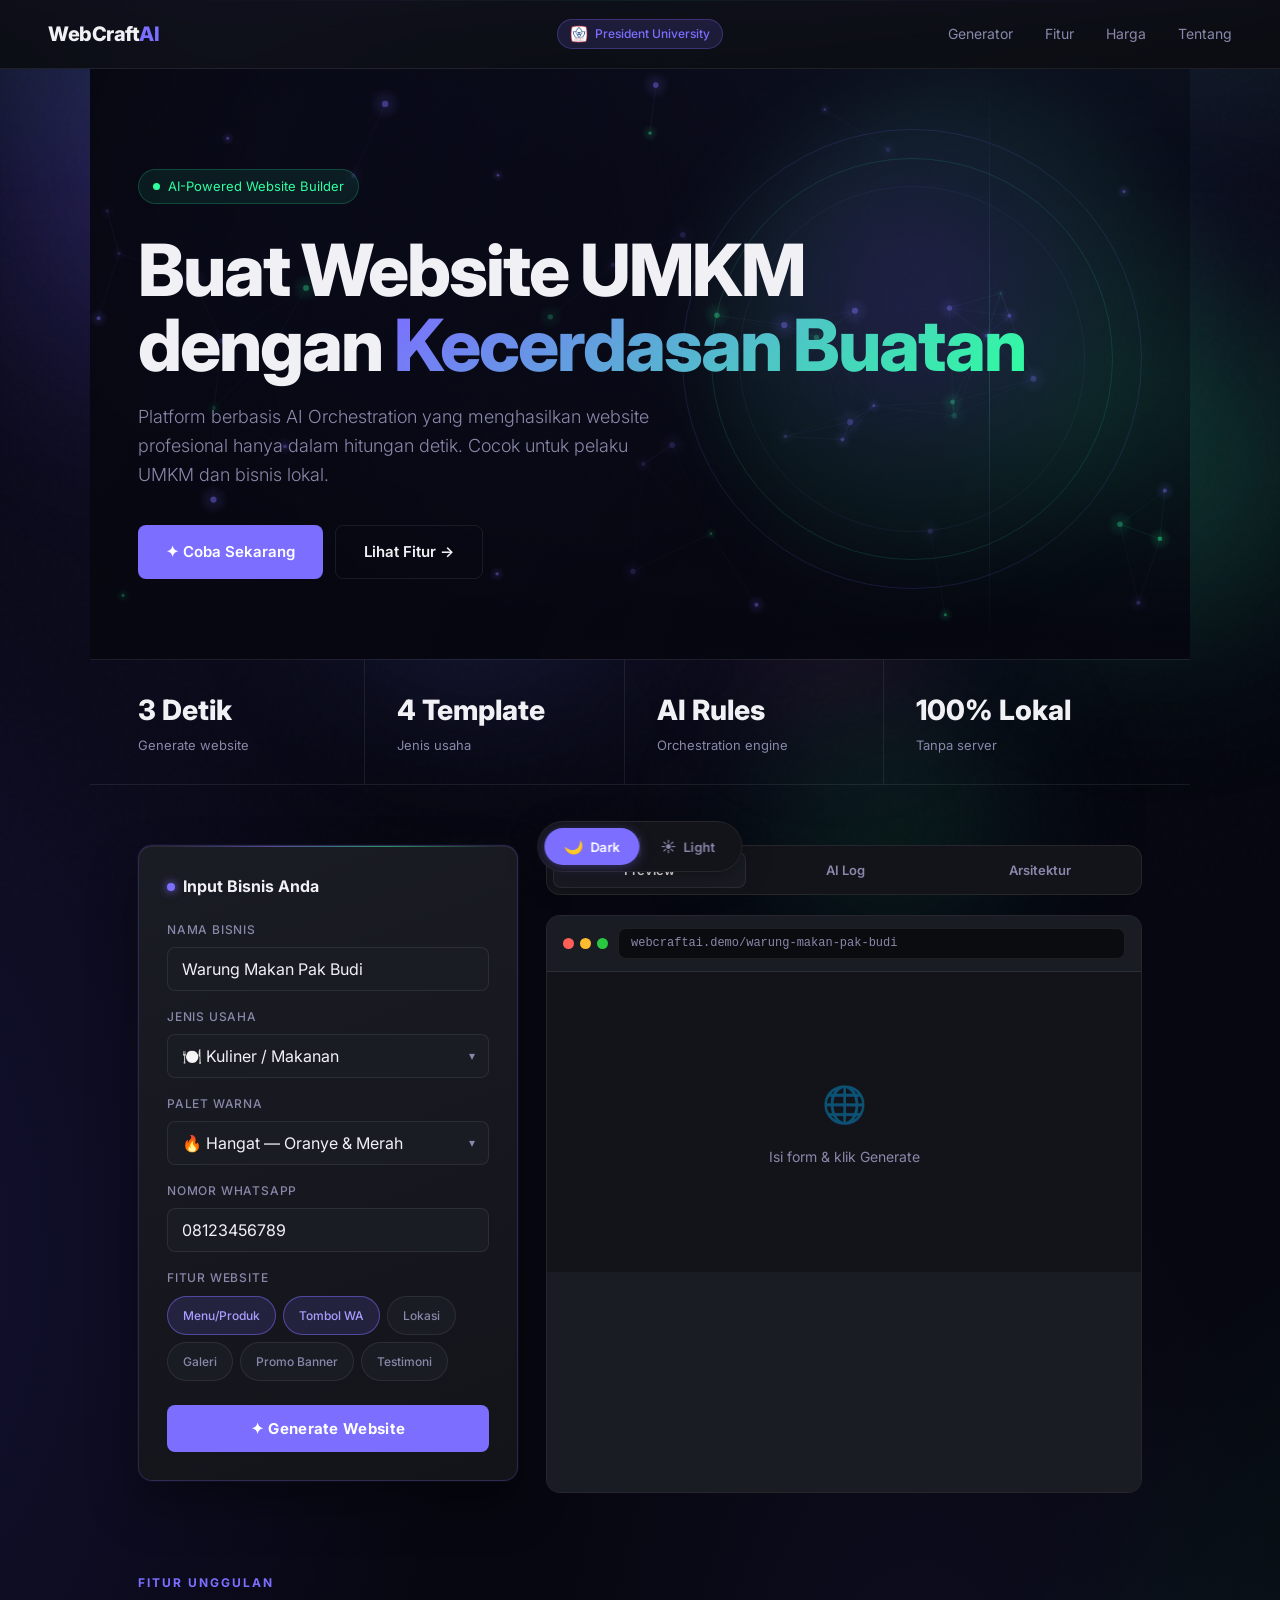
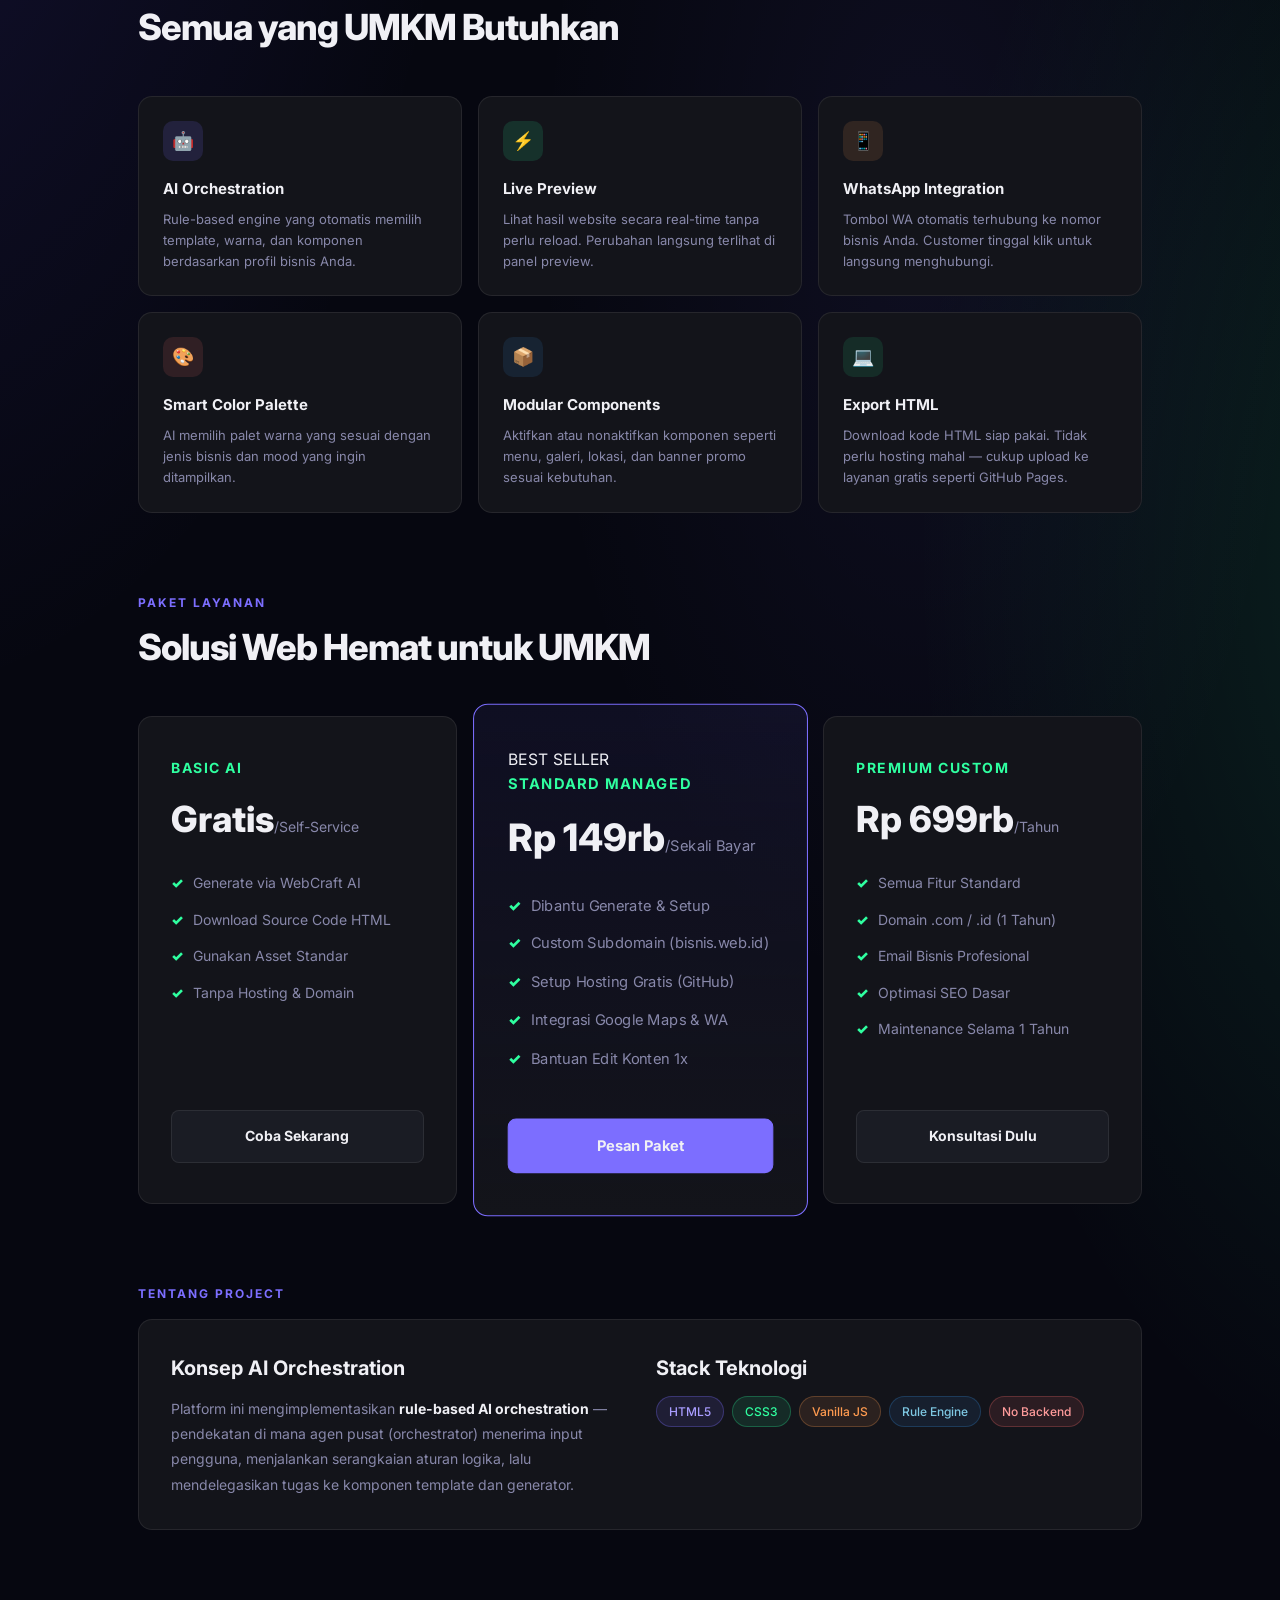
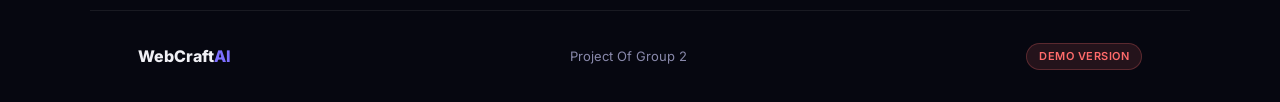
==== commit 05e45aa2: "tambah template laundry" ====
--- a/index.html
+++ b/index.html
@@ -85,7 +85,7 @@
 
     <div class="form-group">
       <label>Nama Bisnis</label>
-      <input type="text" id="f-nama" placeholder="Warung Makan Pak Budi" value="Warung Makan Pak Budi" oninput="liveSlug()">
+      <input type="text" id="f-nama" placeholder="Warung Makan Pak Budi" value="Warung Makan Pak Budi" oninput="liveSlug();clearFieldError('f-nama')">
     </div>
 
     <div class="form-group">
@@ -97,6 +97,7 @@
           <option value="jasa">⚙️ Jasa / Servis</option>
           <option value="toko">🛒 Toko / Retail</option>
           <option value="properti">🏡 Properti & Mebel</option>
+          <option value="laundry">🧺 Laundry & Cuci</option>
         </select>
       </div>
     </div>
@@ -115,7 +116,7 @@
 
     <div class="form-group">
       <label>Nomor WhatsApp</label>
-      <input type="text" id="f-wa" placeholder="08123456789" value="08123456789">
+      <input type="text" id="f-wa" placeholder="08123456789" value="08123456789" oninput="clearFieldError('f-wa')" inputmode="numeric">
     </div>
 
     <div class="form-group">
@@ -350,6 +351,7 @@
 <script src="assets/js/generator/jasa.js"></script>
 <script src="assets/js/generator/toko.js"></script>
 <script src="assets/js/generator/properti.js"></script>
+<script src="assets/js/generator/laundry.js"></script>
 <script src="assets/js/generator/ui.js"></script>
 <script src="assets/js/app.js"></script>
 
--- a/assets/css/style.css
+++ b/assets/css/style.css
@@ -682,6 +682,7 @@
   }
   .btn-gen:hover { background: #9585ff; transform: translateY(-1px); }
   .btn-gen:active { transform: scale(0.98); }
+  .btn-gen:disabled { cursor: wait !important; transform: none !important; }
   .btn-gen::after {
     content: '';
     position: absolute;
@@ -691,6 +692,31 @@
     transition: transform 0.4s;
   }
   .btn-gen:hover::after { transform: translateX(100%); }
+
+  /* ── Spinner di dalam tombol Generate ── */
+  .btn-spinner {
+    display: inline-block;
+    width: 14px; height: 14px;
+    border: 2px solid rgba(255,255,255,0.35);
+    border-top-color: white;
+    border-radius: 50%;
+    animation: btnSpin 0.7s linear infinite;
+    vertical-align: middle;
+    margin-right: 2px;
+  }
+  @keyframes btnSpin { to { transform: rotate(360deg); } }
+
+  /* ── Error field animation ── */
+  @keyframes errSlide { from { opacity:0; transform: translateY(-4px); } to { opacity:1; transform: translateY(0); } }
+
+  /* ── Input error state ── */
+  .form-group input:focus, .form-group select:focus {
+    border-color: var(--accent);
+    box-shadow: 0 0 0 3px rgba(124,110,255,0.15);
+  }
+  /* color-error variable */
+  :root { --color-error: #E04040; }
+  body.light-mode { --color-error: #CC2222; }
 
   /* ── RIGHT PANEL ── */
   .right-panel { display: flex; flex-direction: column; gap: 20px; animation: fadeUp 0.6s 0.3s ease both; }
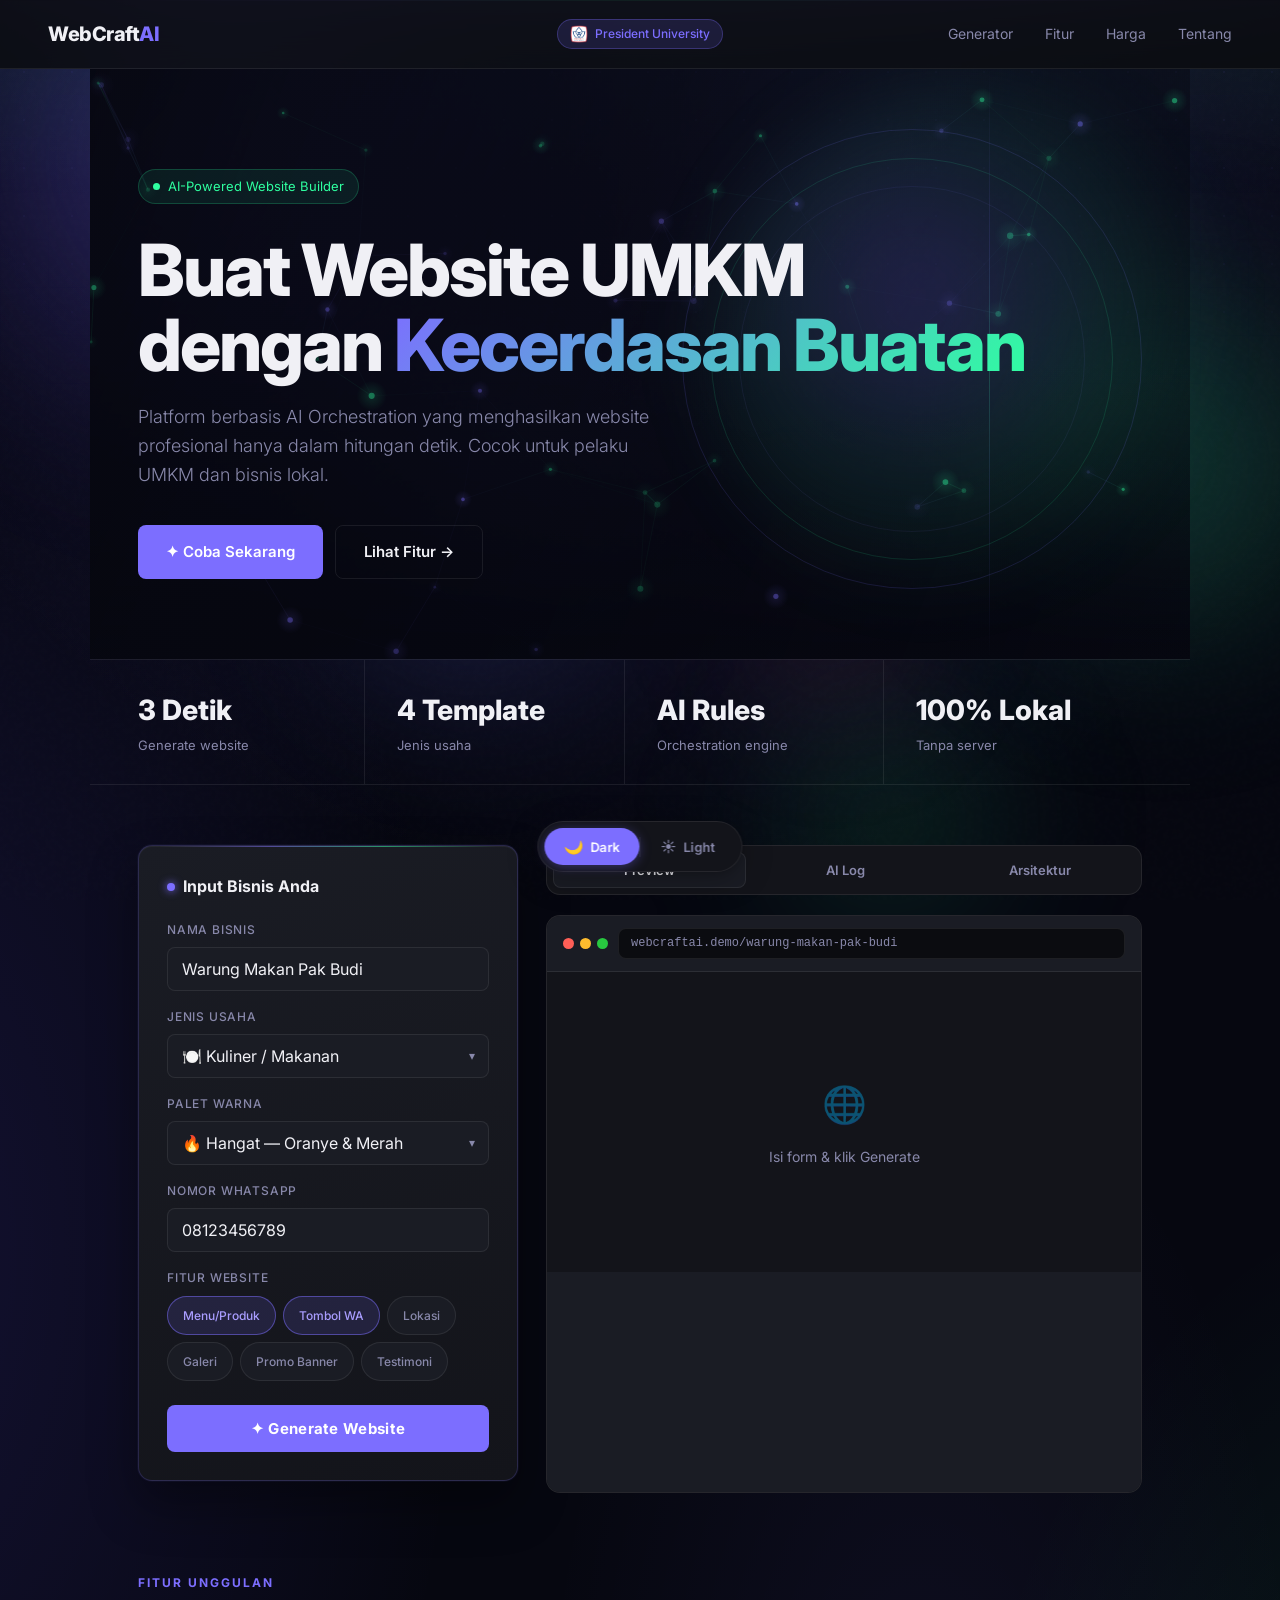
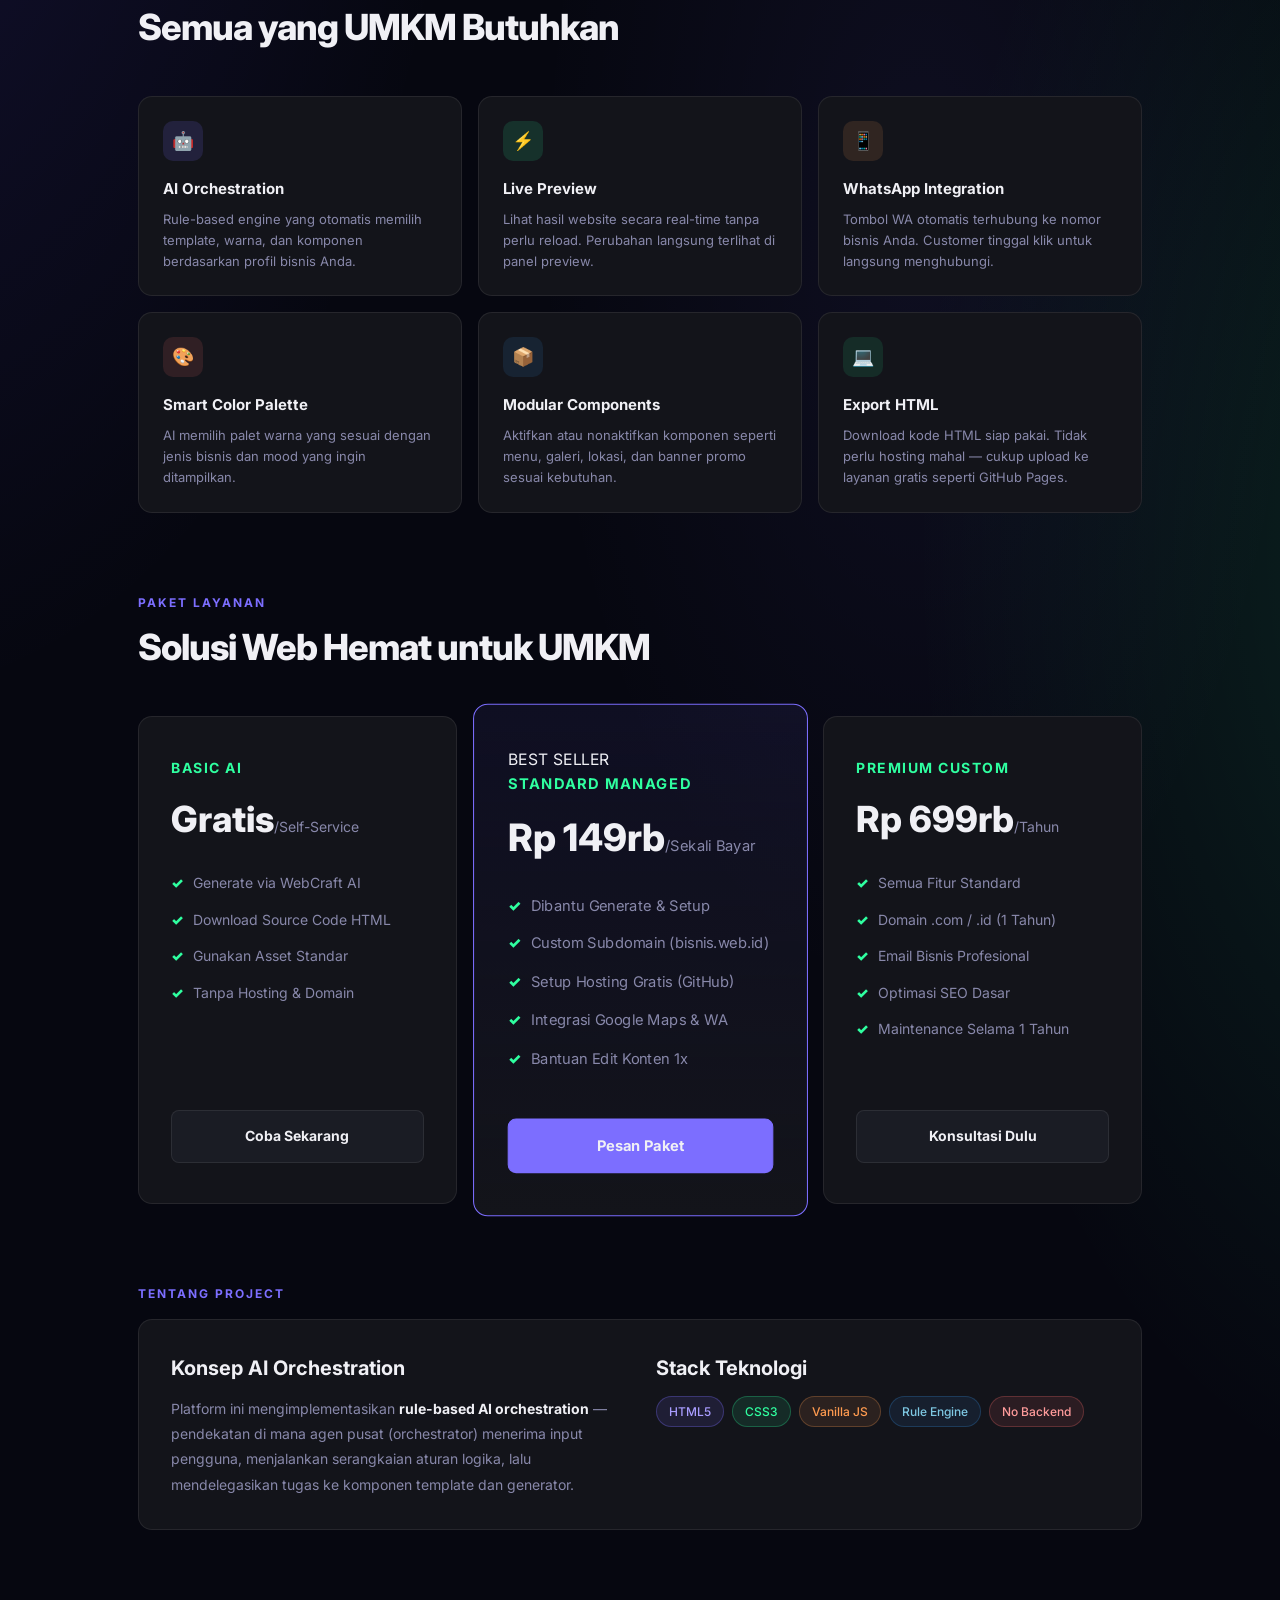
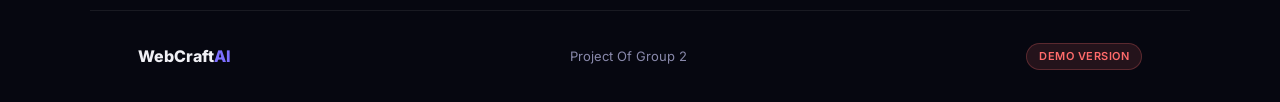
==== commit e5e00261: "revised" ====
--- a/index.html
+++ b/index.html
@@ -97,7 +97,6 @@
           <option value="jasa">⚙️ Jasa / Servis</option>
           <option value="toko">🛒 Toko / Retail</option>
           <option value="properti">🏡 Properti & Mebel</option>
-          <option value="laundry">🧺 Laundry & Cuci</option>
         </select>
       </div>
     </div>
@@ -351,7 +350,6 @@
 <script src="assets/js/generator/jasa.js"></script>
 <script src="assets/js/generator/toko.js"></script>
 <script src="assets/js/generator/properti.js"></script>
-<script src="assets/js/generator/laundry.js"></script>
 <script src="assets/js/generator/ui.js"></script>
 <script src="assets/js/app.js"></script>
 
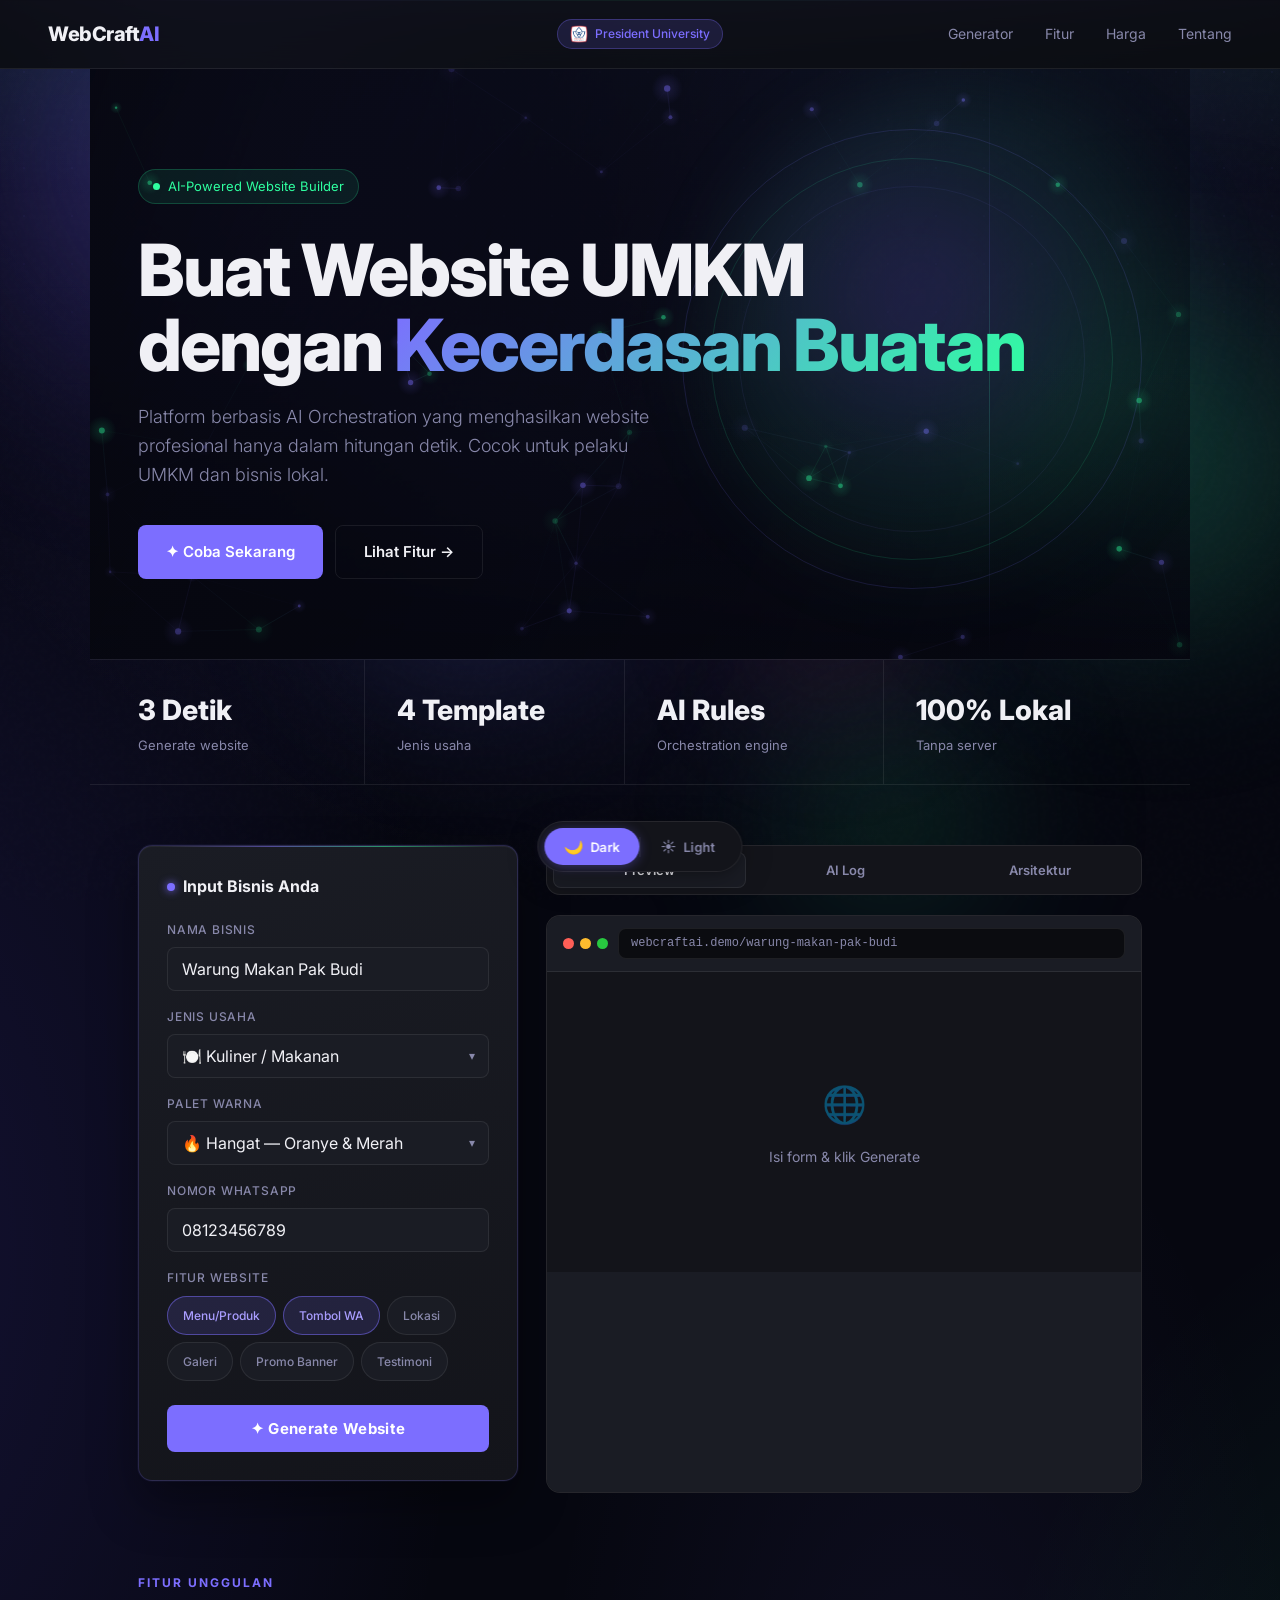
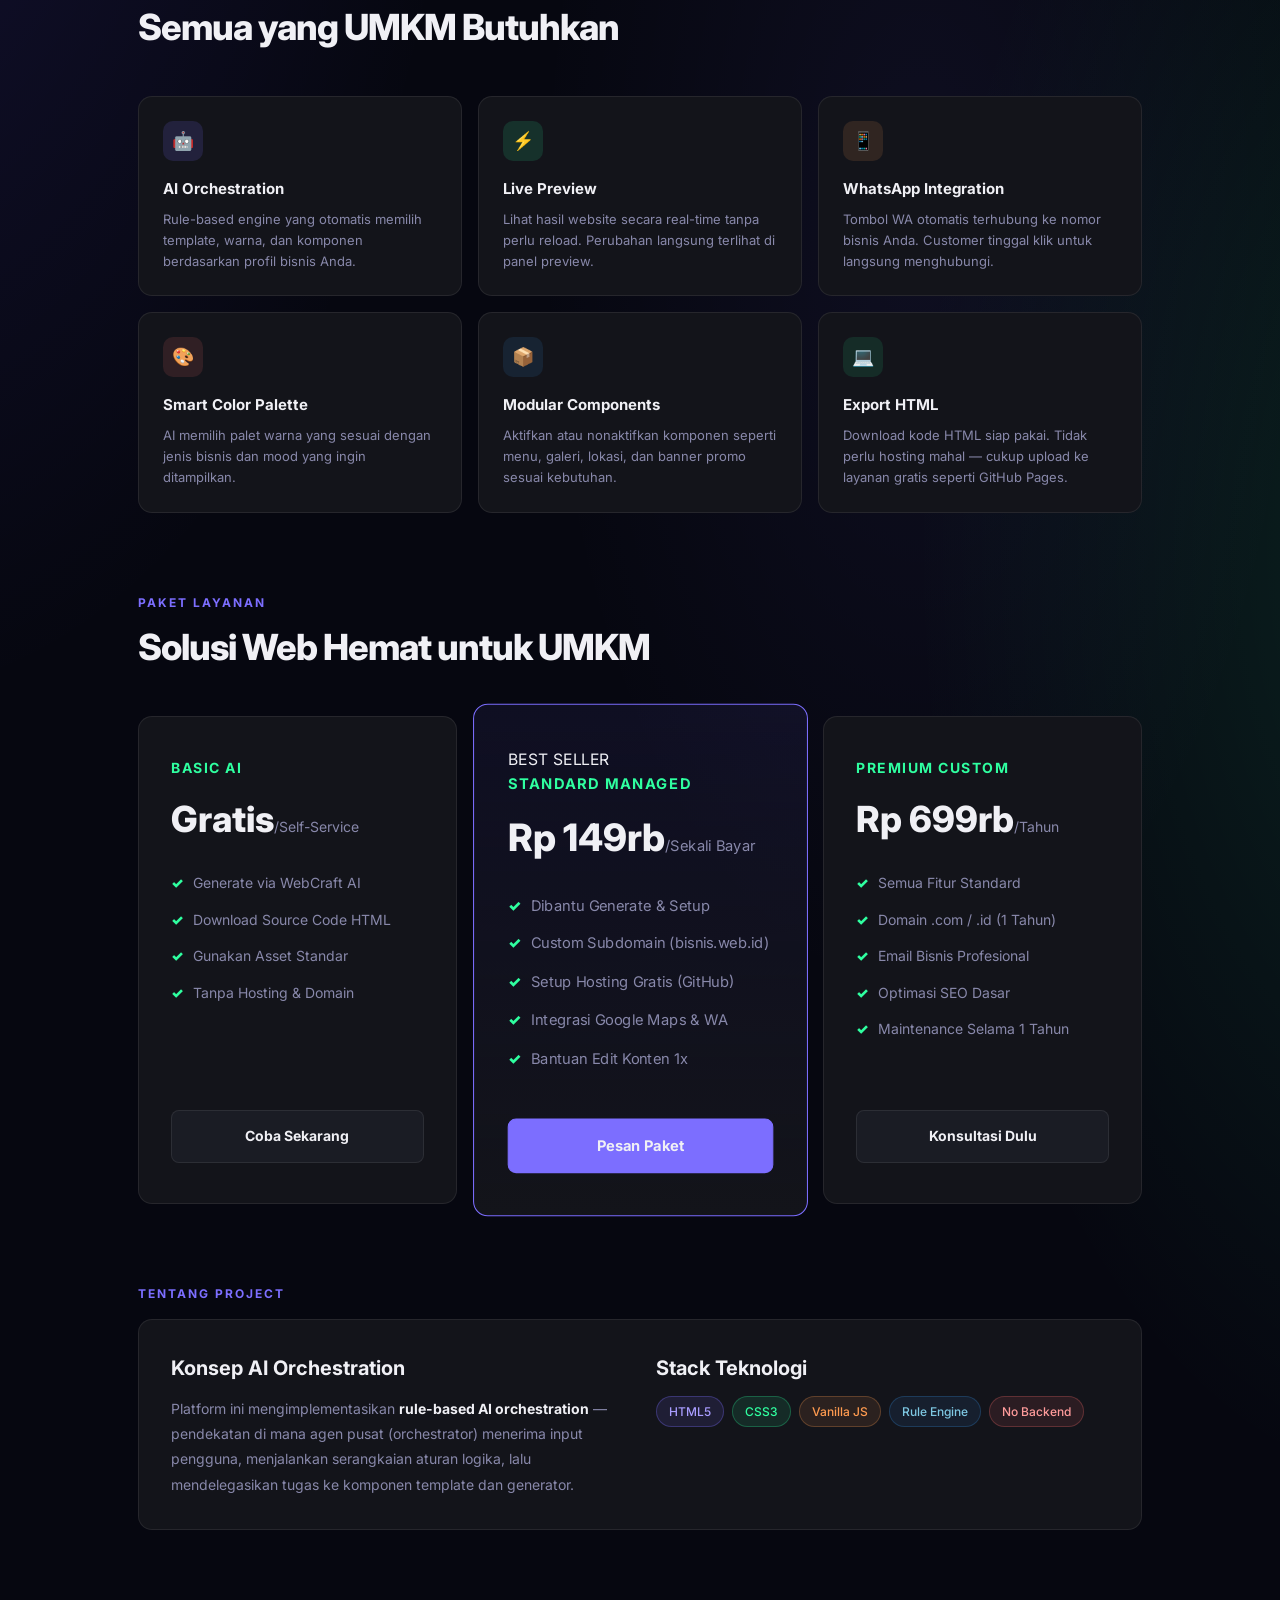
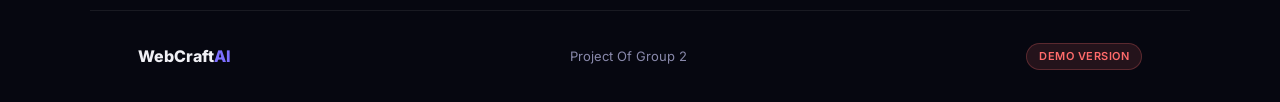
==== commit d27a3f8a: "add laundry & pallete" ====
--- a/index.html
+++ b/index.html
@@ -85,7 +85,7 @@
 
     <div class="form-group">
       <label>Nama Bisnis</label>
-      <input type="text" id="f-nama" placeholder="Warung Makan Pak Budi" value="Warung Makan Pak Budi" oninput="liveSlug();clearFieldError('f-nama')">
+      <input type="text" id="f-nama" placeholder="Warung Makan Pak Budi" value="Warung Makan Pak Budi" oninput="liveSlug()">
     </div>
 
     <div class="form-group">
@@ -97,6 +97,7 @@
           <option value="jasa">⚙️ Jasa / Servis</option>
           <option value="toko">🛒 Toko / Retail</option>
           <option value="properti">🏡 Properti & Mebel</option>
+          <option value="laundry">🧺 Laundry & Cuci</option>
         </select>
       </div>
     </div>
@@ -109,13 +110,17 @@
           <option value="segar">🌿 Segar — Hijau & Mint</option>
           <option value="profesional">💼 Profesional — Biru & Abu</option>
           <option value="elegan">✨ Elegan — Ungu & Gelap</option>
+          <option value="rose">🌸 Rose — Pink & Mawar</option>
+          <option value="coklat">🍂 Coklat — Earthy & Hangat</option>
+          <option value="slate">🌊 Slate — Biru Tua & Petrol</option>
+          <option value="zaitun">🫒 Zaitun — Hijau Tua & Natural</option>
         </select>
       </div>
     </div>
 
     <div class="form-group">
       <label>Nomor WhatsApp</label>
-      <input type="text" id="f-wa" placeholder="08123456789" value="08123456789" oninput="clearFieldError('f-wa')" inputmode="numeric">
+      <input type="text" id="f-wa" placeholder="08123456789" value="08123456789">
     </div>
 
     <div class="form-group">
@@ -350,6 +355,7 @@
 <script src="assets/js/generator/jasa.js"></script>
 <script src="assets/js/generator/toko.js"></script>
 <script src="assets/js/generator/properti.js"></script>
+<script src="assets/js/generator/laundry.js"></script>
 <script src="assets/js/generator/ui.js"></script>
 <script src="assets/js/app.js"></script>
 
--- a/assets/css/style.css
+++ b/assets/css/style.css
@@ -682,7 +682,6 @@
   }
   .btn-gen:hover { background: #9585ff; transform: translateY(-1px); }
   .btn-gen:active { transform: scale(0.98); }
-  .btn-gen:disabled { cursor: wait !important; transform: none !important; }
   .btn-gen::after {
     content: '';
     position: absolute;
@@ -692,31 +691,6 @@
     transition: transform 0.4s;
   }
   .btn-gen:hover::after { transform: translateX(100%); }
-
-  /* ── Spinner di dalam tombol Generate ── */
-  .btn-spinner {
-    display: inline-block;
-    width: 14px; height: 14px;
-    border: 2px solid rgba(255,255,255,0.35);
-    border-top-color: white;
-    border-radius: 50%;
-    animation: btnSpin 0.7s linear infinite;
-    vertical-align: middle;
-    margin-right: 2px;
-  }
-  @keyframes btnSpin { to { transform: rotate(360deg); } }
-
-  /* ── Error field animation ── */
-  @keyframes errSlide { from { opacity:0; transform: translateY(-4px); } to { opacity:1; transform: translateY(0); } }
-
-  /* ── Input error state ── */
-  .form-group input:focus, .form-group select:focus {
-    border-color: var(--accent);
-    box-shadow: 0 0 0 3px rgba(124,110,255,0.15);
-  }
-  /* color-error variable */
-  :root { --color-error: #E04040; }
-  body.light-mode { --color-error: #CC2222; }
 
   /* ── RIGHT PANEL ── */
   .right-panel { display: flex; flex-direction: column; gap: 20px; animation: fadeUp 0.6s 0.3s ease both; }
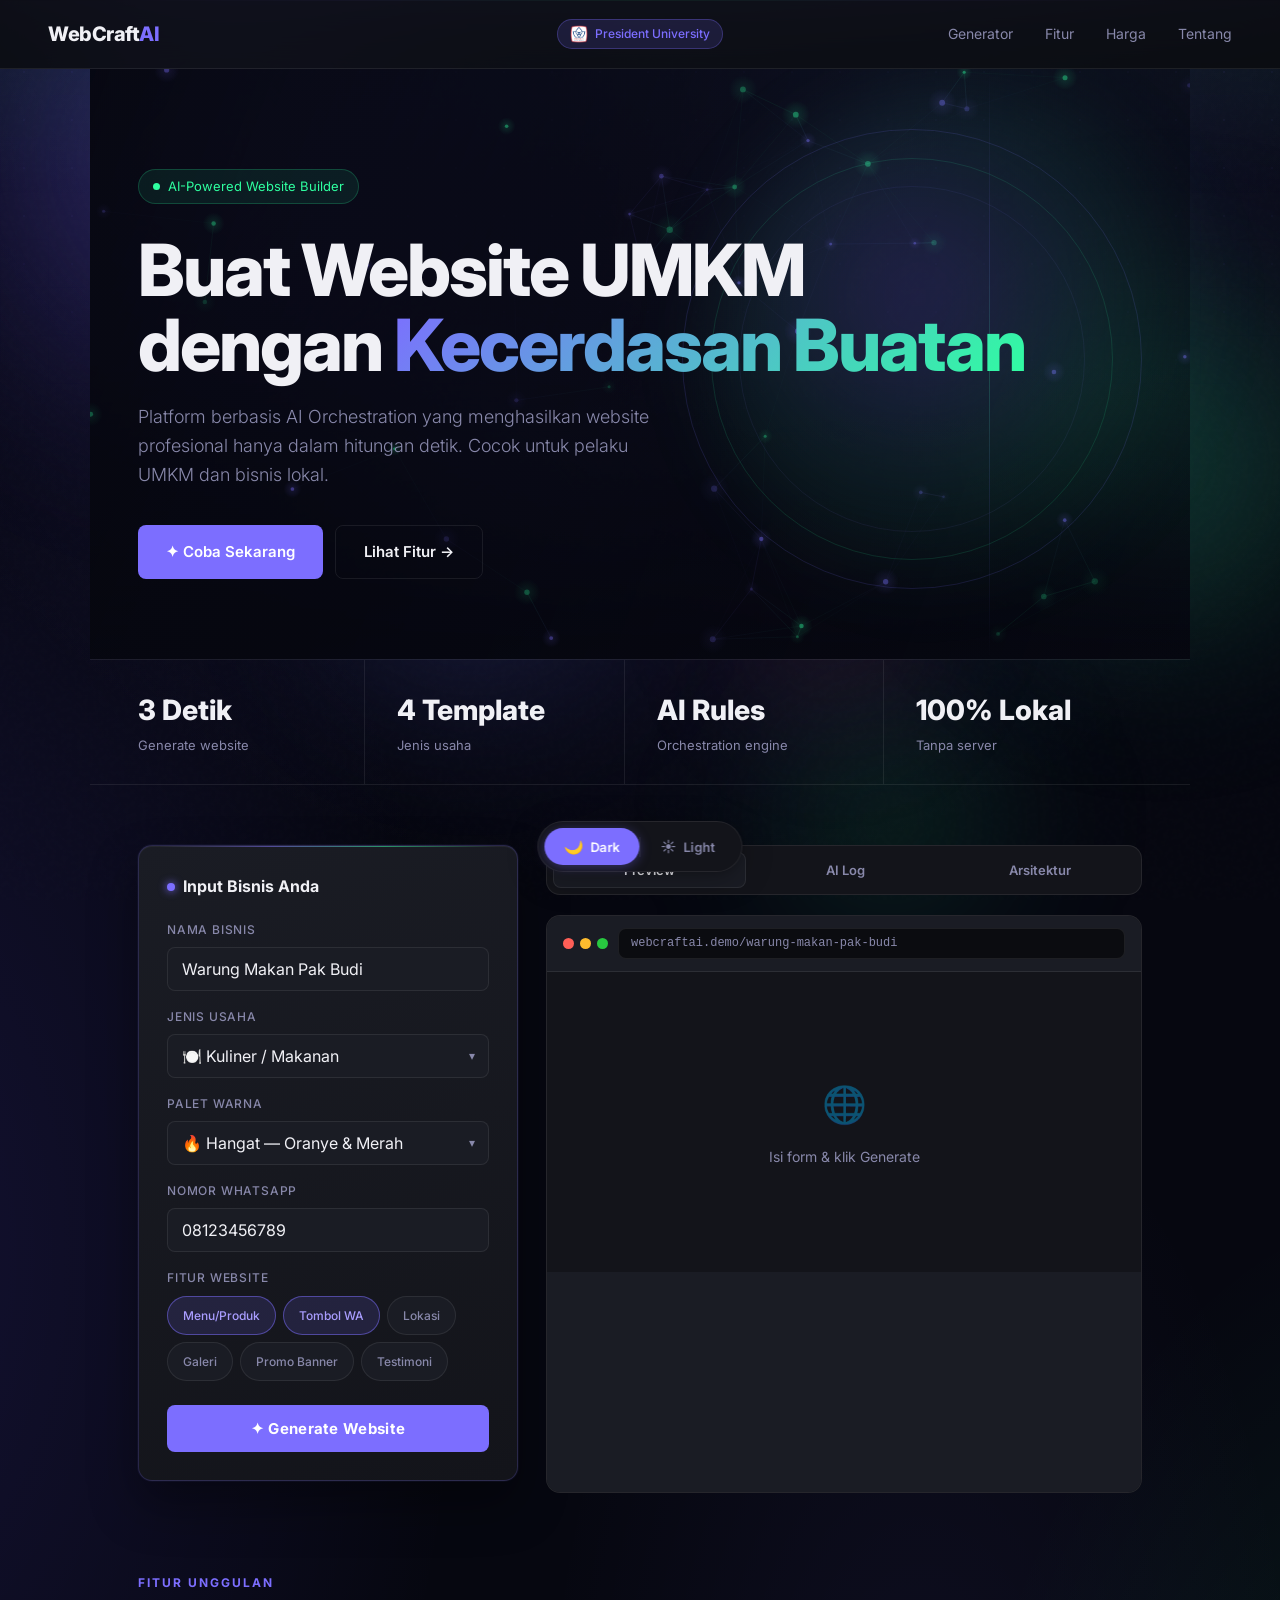
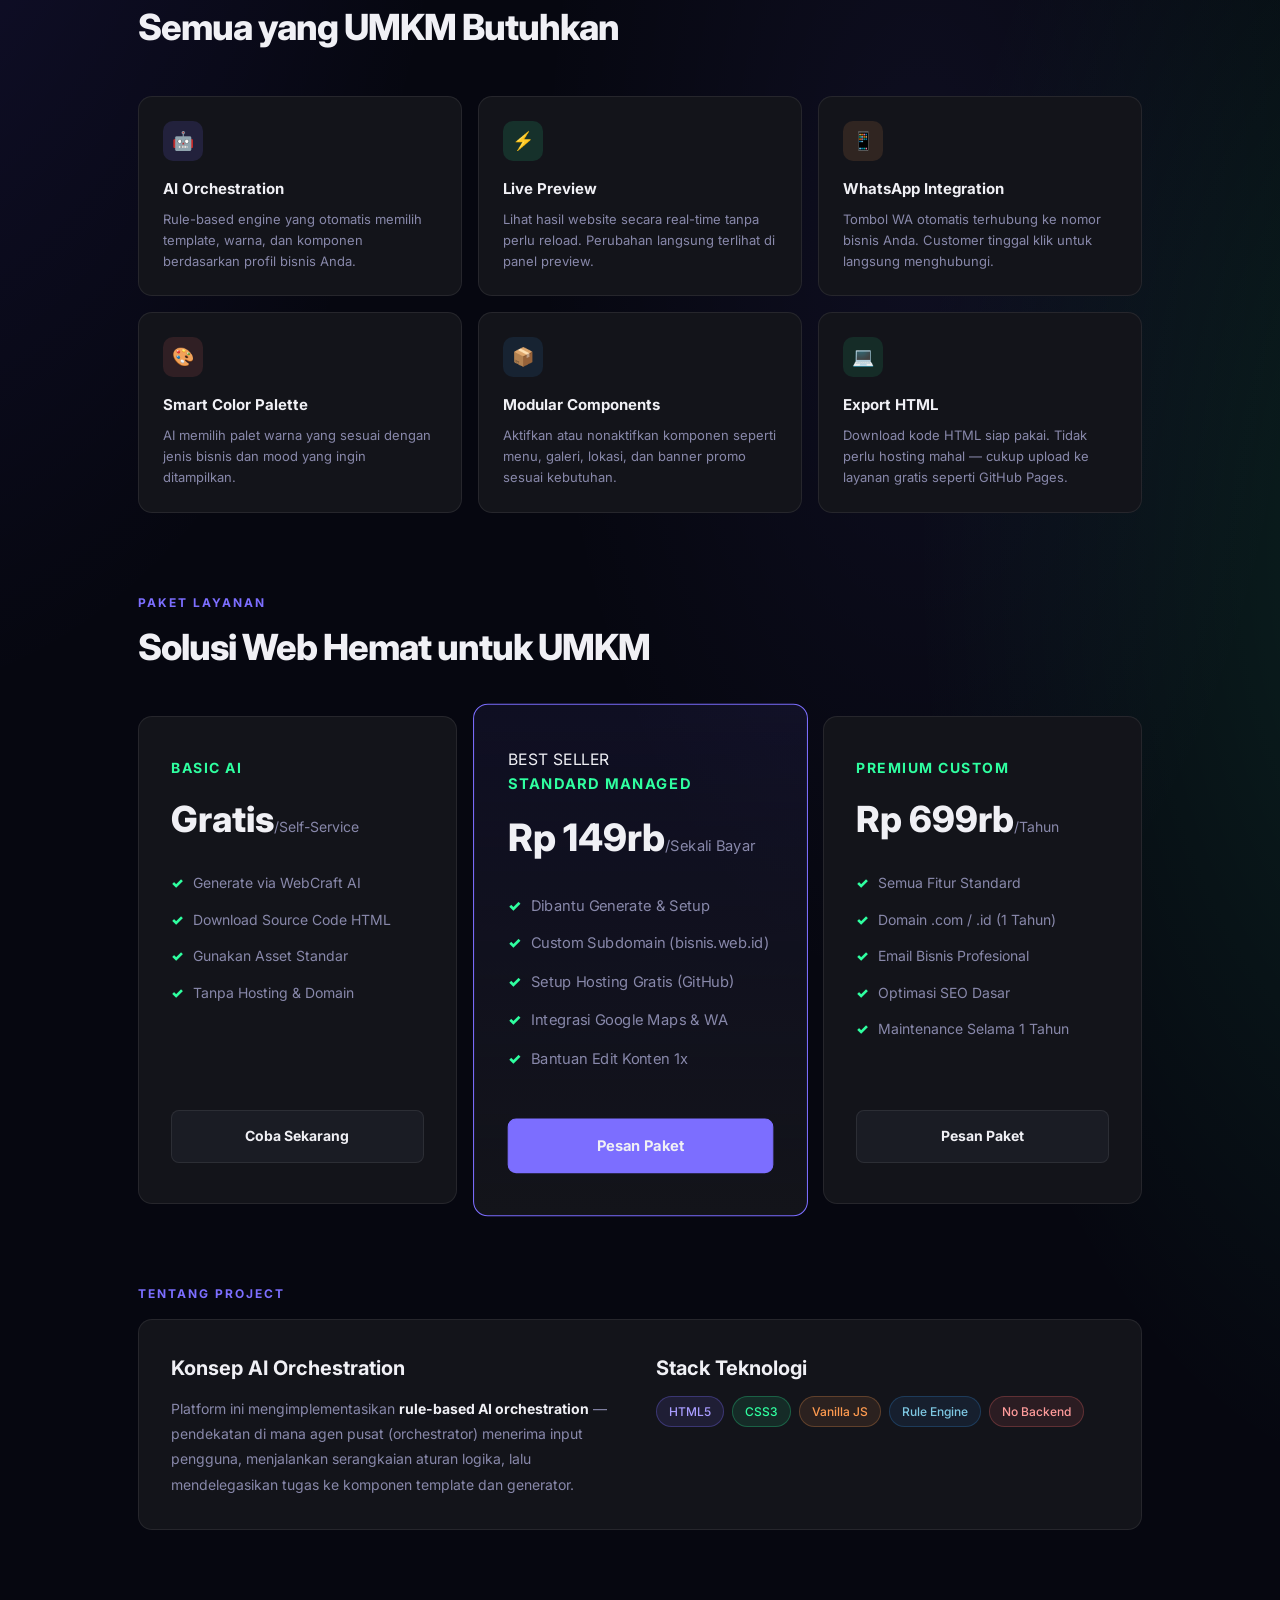
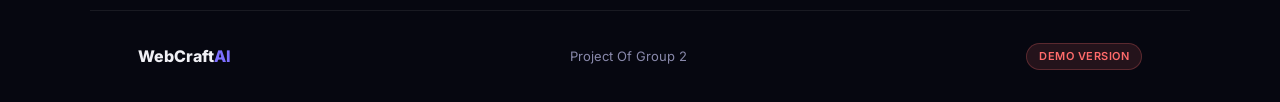
==== commit 1d65765b: "Tambah Payment Gateway Manual" ====
--- a/index.html
+++ b/index.html
@@ -286,7 +286,7 @@
         <li>Integrasi Google Maps & WA</li>
         <li>Bantuan Edit Konten 1x</li>
       </ul>
-      <a href="https://wa.me/6281296956975?text=Halo,%20saya%20ingin%20pesan%20paket%20Standard" class="btn-price">Pesan Paket</a>
+      <a href="payment.html?pkg=standard&price=149000" class="btn-price">Pesan Paket</a>
     </div>
 
     <!-- PREMIUM -->
@@ -300,7 +300,7 @@
         <li>Optimasi SEO Dasar</li>
         <li>Maintenance Selama 1 Tahun</li>
       </ul>
-      <a href="https://wa.me/6281296956975?text=Halo,%20saya%20ingin%20pesan%20paket%20Premium" class="btn-price">Konsultasi Dulu</a>
+      <a href="payment.html?pkg=premium&price=699000" class="btn-price">Pesan Paket</a>
     </div>
   </div>
 </section>
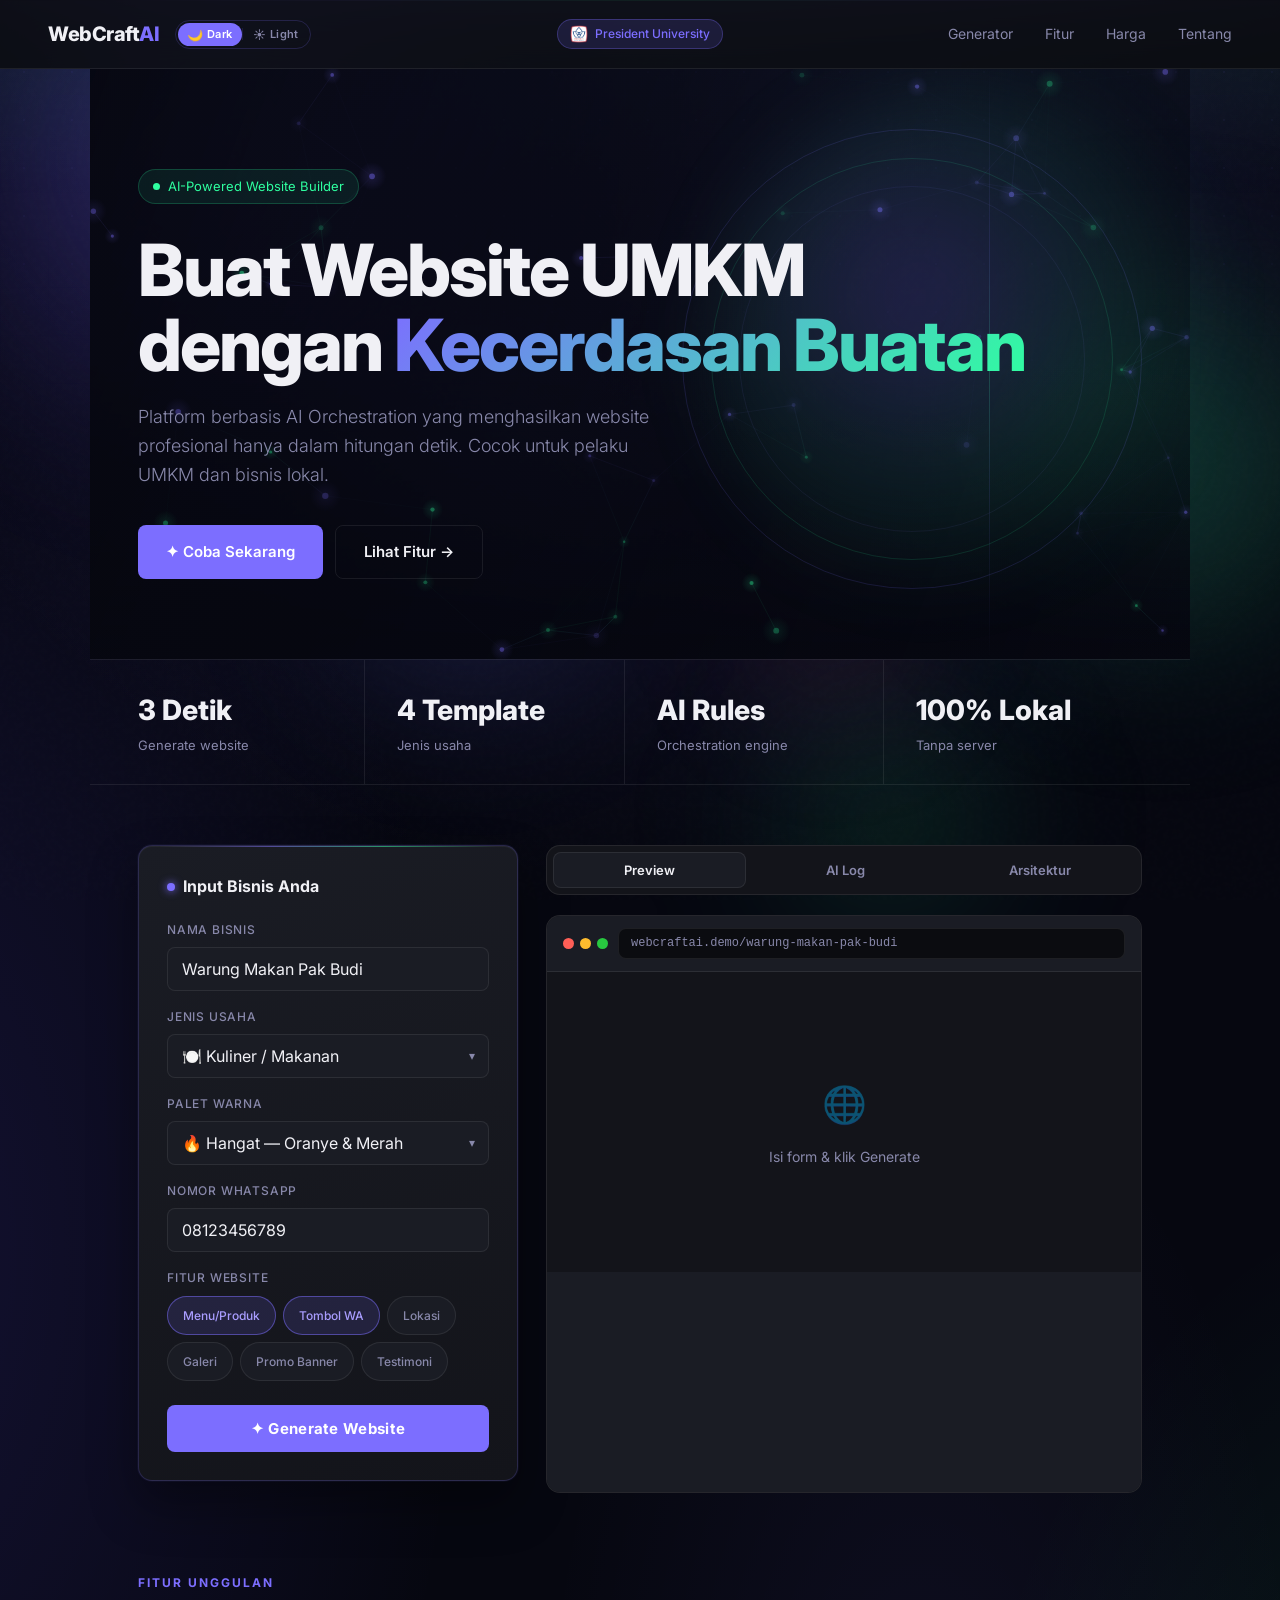
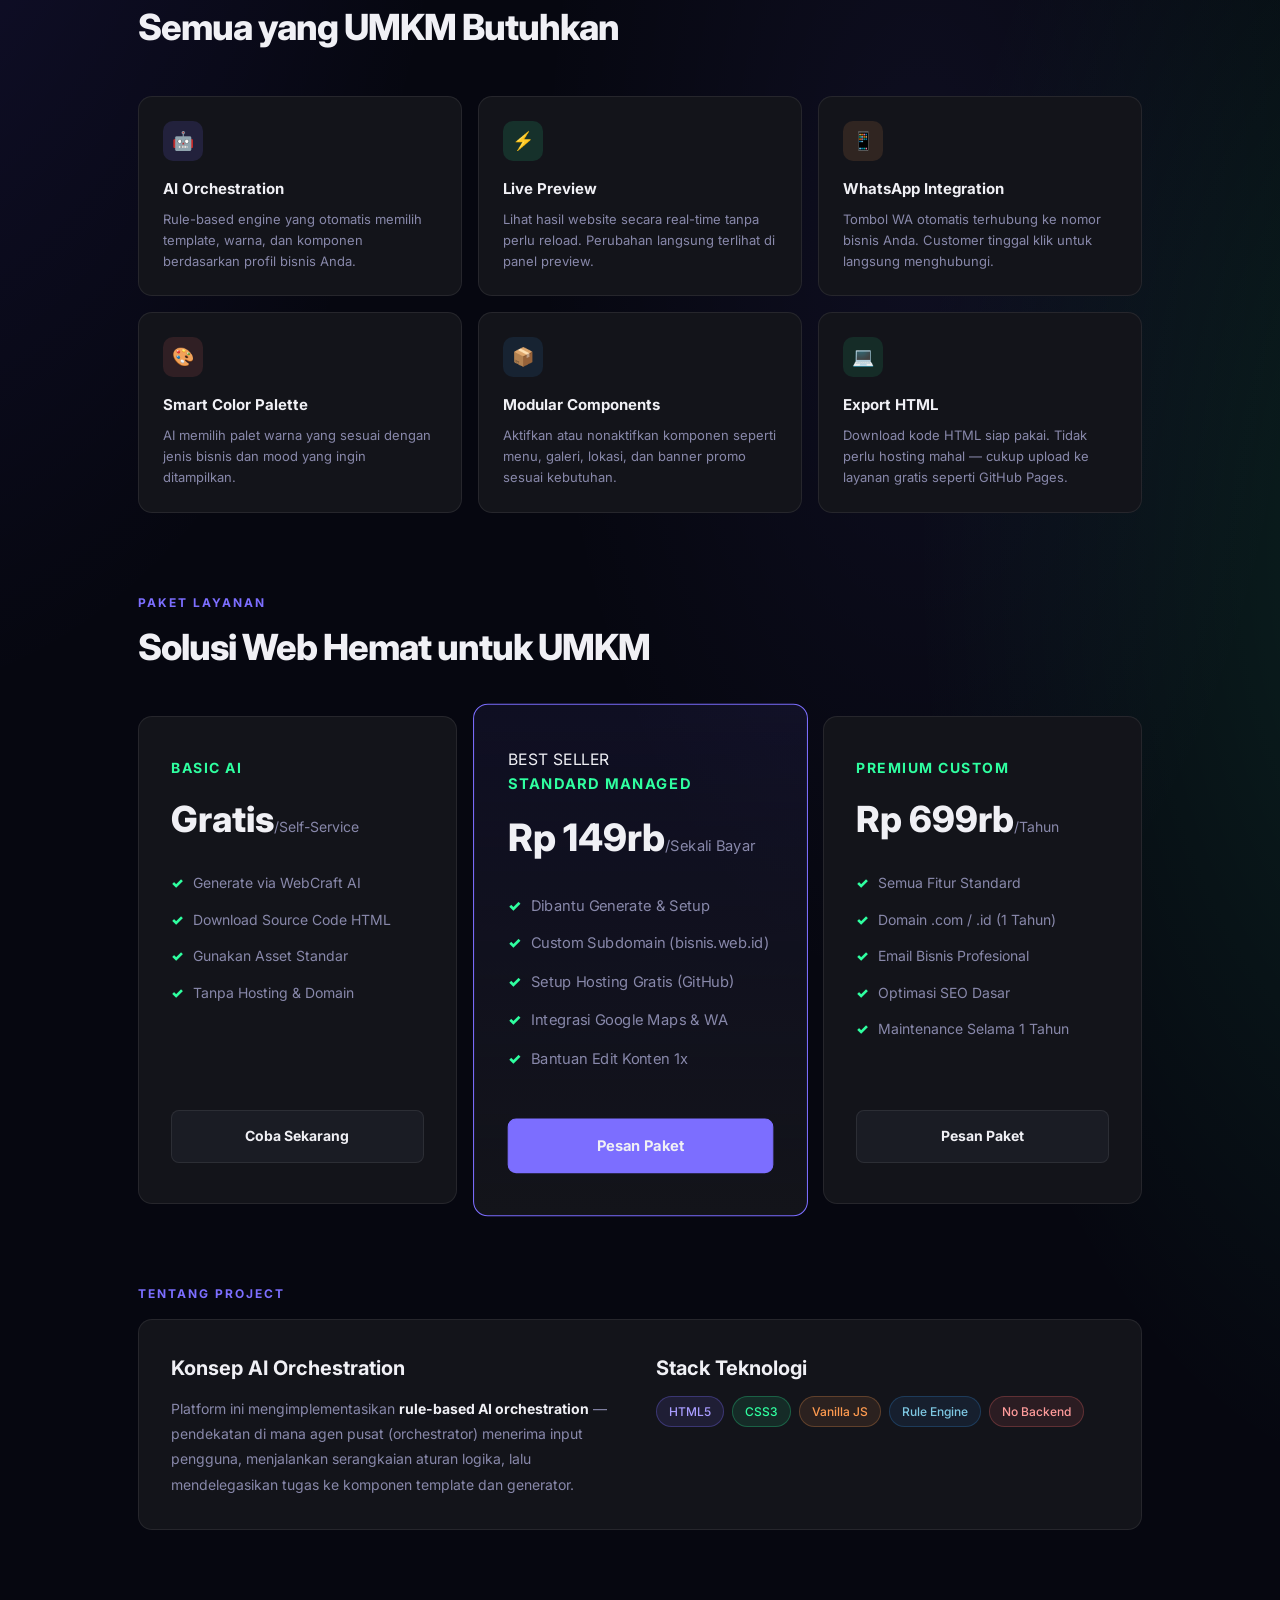
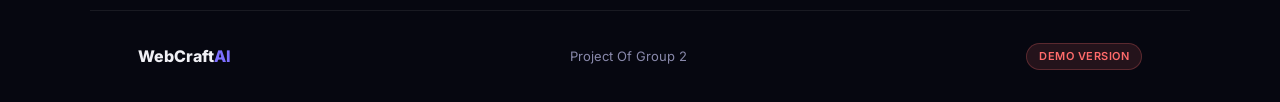
==== commit b48d1b95: "Ubah Toogle, dan Add Favicon" ====
--- a/index.html
+++ b/index.html
@@ -11,6 +11,10 @@
 <title>WebCraft AI — Platform Jasa Pembuatan Website</title>
 <link href="https://fonts.googleapis.com/css2?family=Inter:wght@300;400;500;600;700;800&display=swap" rel="stylesheet">
 <link rel="stylesheet" href="assets/css/style.css">
+<link rel="apple-touch-icon" sizes="180x180" href="assets/images/apple-touch-icon.png">
+<link rel="icon" type="image/png" sizes="32x32" href="assets/images/favicon-32x32.png">
+<link rel="icon" type="image/png" sizes="16x16" href="assets/images/favicon-16x16.png">
+<link rel="manifest" href="assets/images/site.webmanifest">
 </head>
 <body>
 
@@ -25,7 +29,19 @@
 
 <!-- NAV -->
 <nav>
-  <div class="nav-logo">WebCraft<span>AI</span></div>
+  <div class="nav-left">
+    <div class="nav-logo">WebCraft<span>AI</span></div>
+    <!-- THEME TOGGLE -->
+    <div class="theme-toggle" id="theme-toggle">
+      <button class="theme-toggle-btn active" id="btn-dark" onclick="setTheme('dark')">
+        <span class="t-icon">🌙</span> Dark
+      </button>
+      <div class="theme-divider"></div>
+      <button class="theme-toggle-btn" id="btn-light" onclick="setTheme('light')">
+        <span class="t-icon">☀️</span> Light
+      </button>
+    </div>
+  </div>
   <span class="nav-badge">
     <img src="assets/images/president-university-logo.png" alt="President University" style="height:18px;width:18px;object-fit:contain;border-radius:3px;flex-shrink:0;">
     President University
@@ -333,16 +349,7 @@
   <span class="badge-demo">DEMO VERSION</span>
 </footer>
 
-<!-- THEME TOGGLE -->
-<div class="theme-toggle" id="theme-toggle">
-  <button class="theme-toggle-btn active" id="btn-dark" onclick="setTheme('dark')">
-    <span class="t-icon">🌙</span> Dark
-  </button>
-  <div class="theme-divider"></div>
-  <button class="theme-toggle-btn" id="btn-light" onclick="setTheme('light')">
-    <span class="t-icon">☀️</span> Light
-  </button>
-</div>
+
 
 <!-- TOAST -->
 <div class="toast" id="toast">✓ Website berhasil di-generate!</div>
--- a/assets/css/style.css
+++ b/assets/css/style.css
@@ -228,6 +228,11 @@
     letter-spacing: -0.5px;
   }
   .nav-logo span { color: var(--accent); }
+  .nav-left {
+    display: flex;
+    align-items: center;
+    gap: 16px;
+  }
   .nav-links { display: flex; gap: 32px; }
   .nav-links a {
     color: var(--muted);
@@ -1837,60 +1842,68 @@
     box-shadow: 0 6px 24px rgba(224,90,43,0.18);
   }
 
-  /* ══ THEME TOGGLE FLOATING BUTTON ══ */
+  /* ══ THEME TOGGLE BUTTON ══ */
   .theme-toggle {
-    position: fixed;
-    bottom: max(28px, env(safe-area-inset-bottom, 24px));
-    left: 50%;
-    transform: translateX(-50%);
-    z-index: 1000;
+    position: static;
     display: flex;
     align-items: center;
-    background: var(--surface);
-    border: 1px solid var(--border);
+    background: transparent;
+    border: 1px solid rgba(124,110,255,0.2);
     border-radius: 99px;
-    padding: 6px;
-    box-shadow: 0 8px 32px rgba(0,0,0,0.25), 0 2px 8px rgba(0,0,0,0.15);
-    backdrop-filter: blur(12px);
-    transition: background 0.3s, border-color 0.3s, box-shadow 0.3s;
+    padding: 2px;
+    box-shadow: none;
+    backdrop-filter: none;
+    transition: all 0.3s;
+  }
+  .theme-toggle:hover {
+    border-color: rgba(124,110,255,0.4);
+    background: rgba(124,110,255,0.08);
+    backdrop-filter: blur(8px);
   }
   body.light-mode .theme-toggle {
-    background: #FFFFFF;
-    border-color: rgba(0,130,160,0.2);
-    box-shadow: 0 8px 32px rgba(0,130,160,0.12), 0 2px 8px rgba(0,0,0,0.06);
+    background: transparent;
+    border-color: rgba(0,150,180,0.2);
+    box-shadow: none;
+  }
+  body.light-mode .theme-toggle:hover {
+    border-color: rgba(0,150,180,0.4);
+    background: rgba(0,150,180,0.08);
+    box-shadow: none;
   }
   .theme-toggle-btn {
     display: flex;
     align-items: center;
-    gap: 7px;
-    padding: 9px 20px;
+    gap: 4px;
+    padding: 4px 10px;
     border-radius: 99px;
     border: none;
     background: transparent;
     color: var(--muted);
     font-family: var(--font-head);
-    font-size: 13px;
+    font-size: 11px;
     font-weight: 600;
     cursor: pointer;
     transition: all 0.25s;
     white-space: nowrap;
     letter-spacing: 0.2px;
   }
-  .theme-toggle-btn .t-icon { font-size: 15px; transition: transform 0.3s; }
+  .theme-toggle-btn .t-icon { font-size: 12px; transition: transform 0.3s; }
   .theme-toggle-btn:hover { color: var(--text); }
   .theme-toggle-btn.active {
     background: var(--accent);
     color: #fff;
-    box-shadow: 0 2px 12px rgba(124,110,255,0.35);
+    box-shadow: none;
   }
   body.light-mode .theme-toggle-btn.active {
     background: var(--accent2);
-    box-shadow: 0 2px 12px rgba(224,90,43,0.35);
+    box-shadow: none;
   }
   .theme-toggle-btn.active .t-icon { transform: rotate(20deg); }
   .theme-divider {
     width: 1px;
-    height: 20px;
-    background: var(--border);
+    height: 12px;
+    background: rgba(124,110,255,0.15);
     flex-shrink: 0;
   }
+
+  
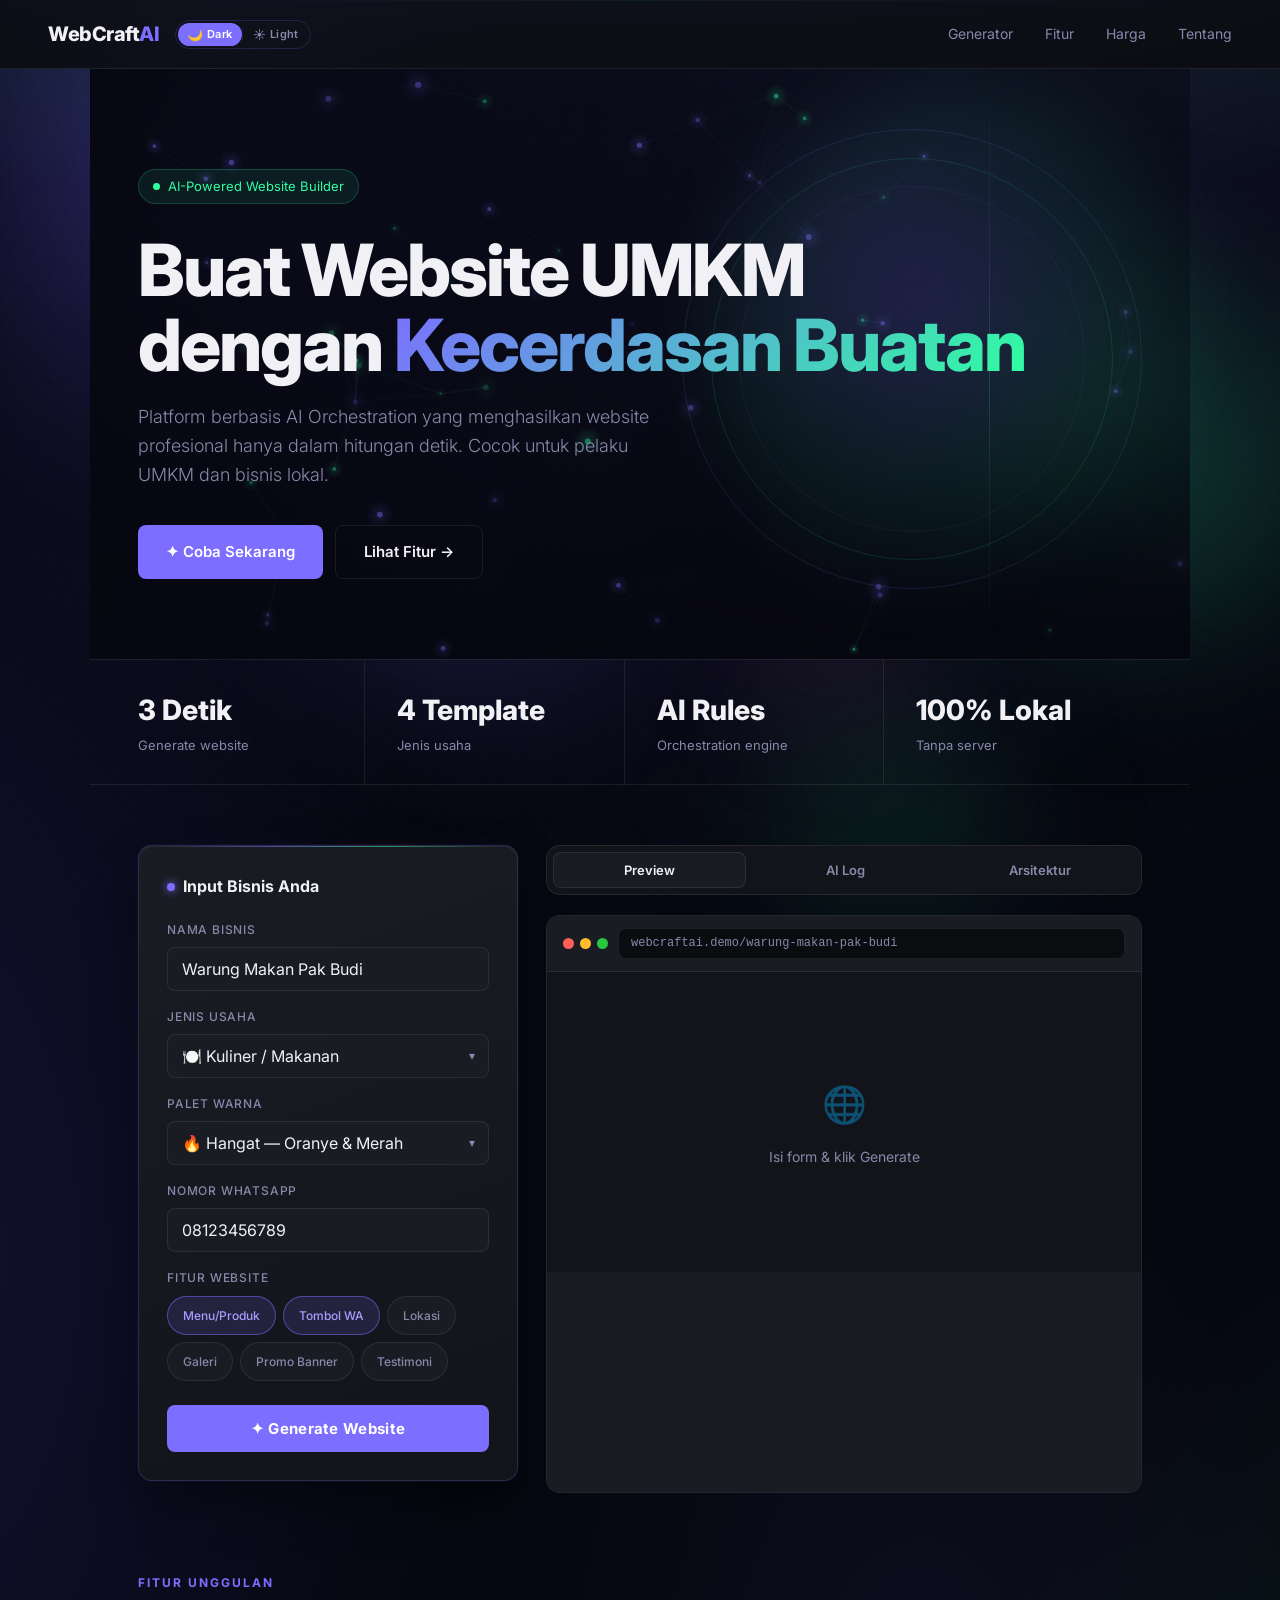
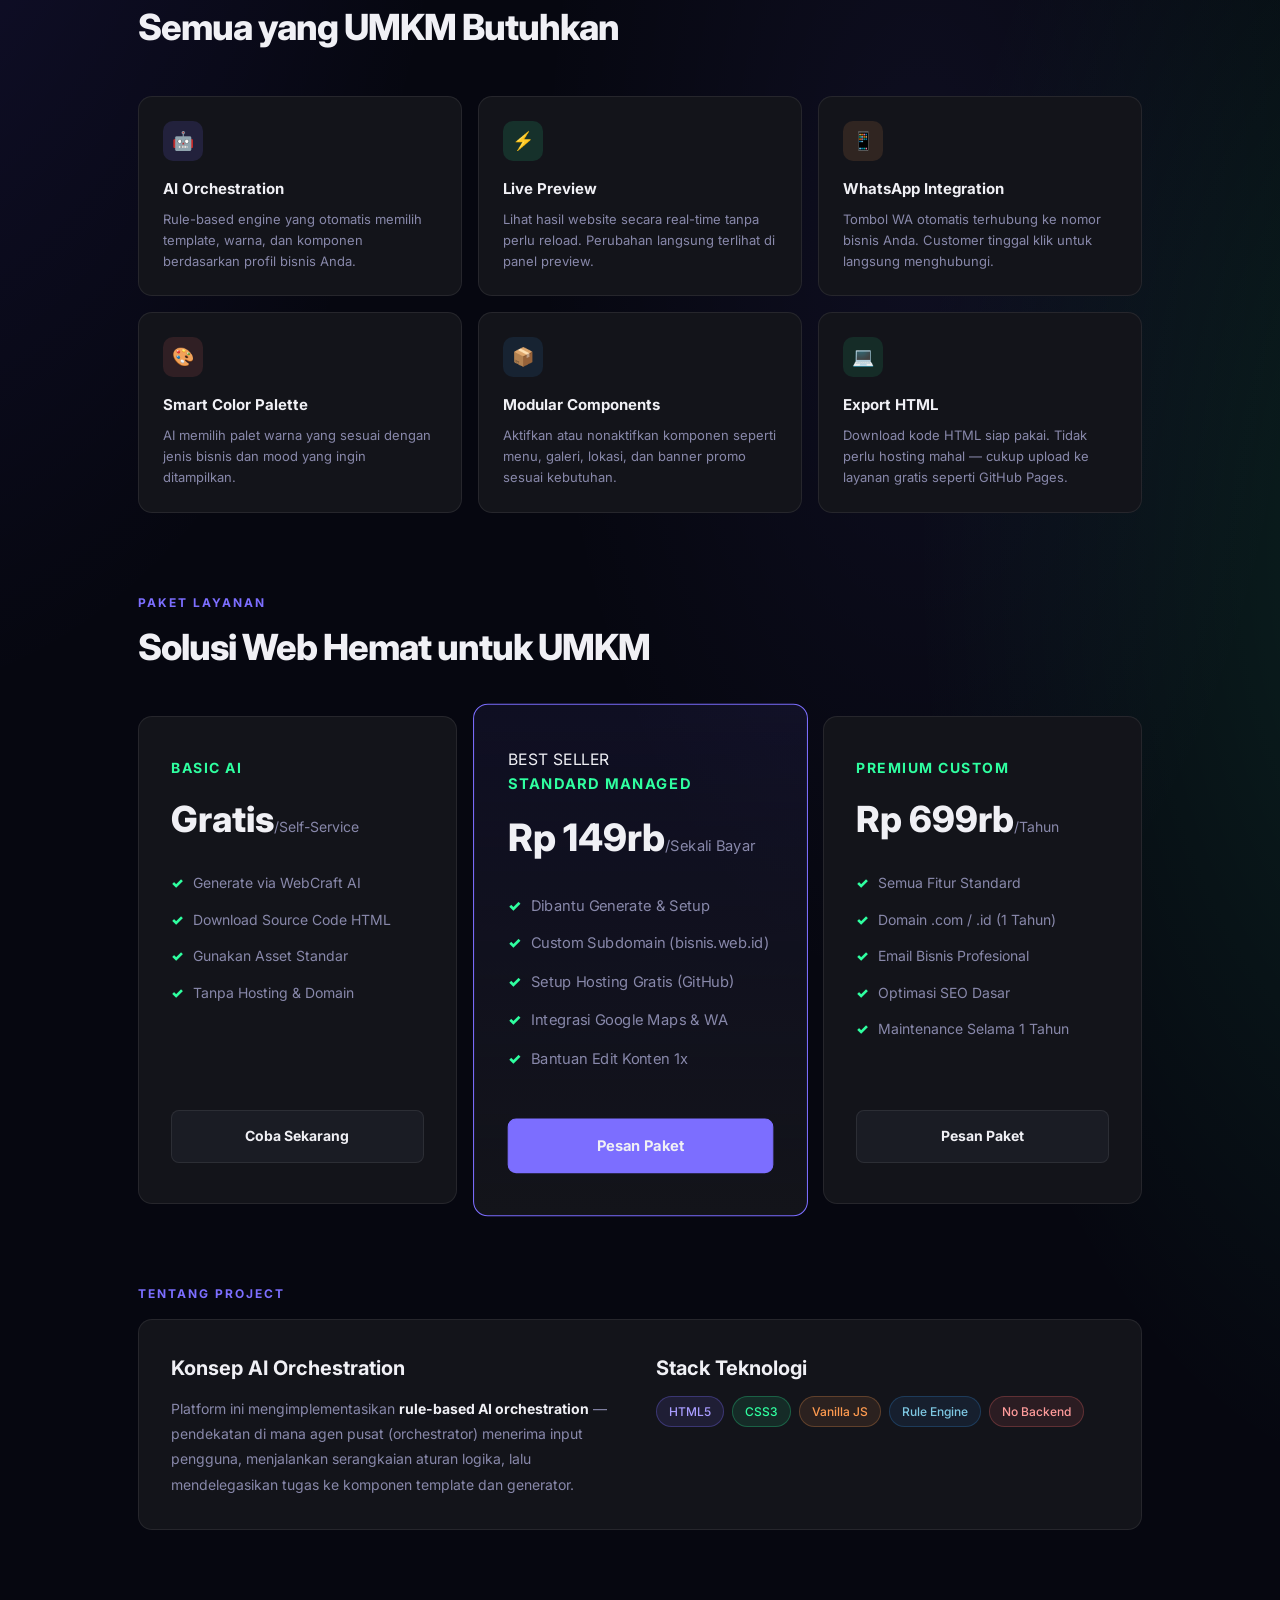
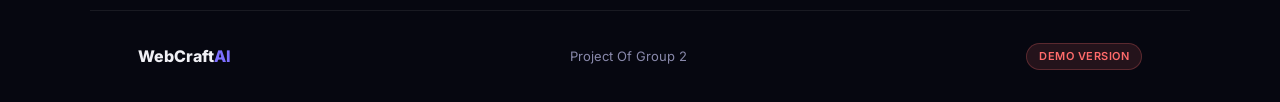
==== commit 40826bd6: "Hilangin President Univ Logo" ====
--- a/index.html
+++ b/index.html
@@ -42,10 +42,6 @@
       </button>
     </div>
   </div>
-  <span class="nav-badge">
-    <img src="assets/images/president-university-logo.png" alt="President University" style="height:18px;width:18px;object-fit:contain;border-radius:3px;flex-shrink:0;">
-    President University
-  </span>
   <div class="nav-links">
   <a href="#generator">Generator</a>
   <a href="#fitur">Fitur</a>
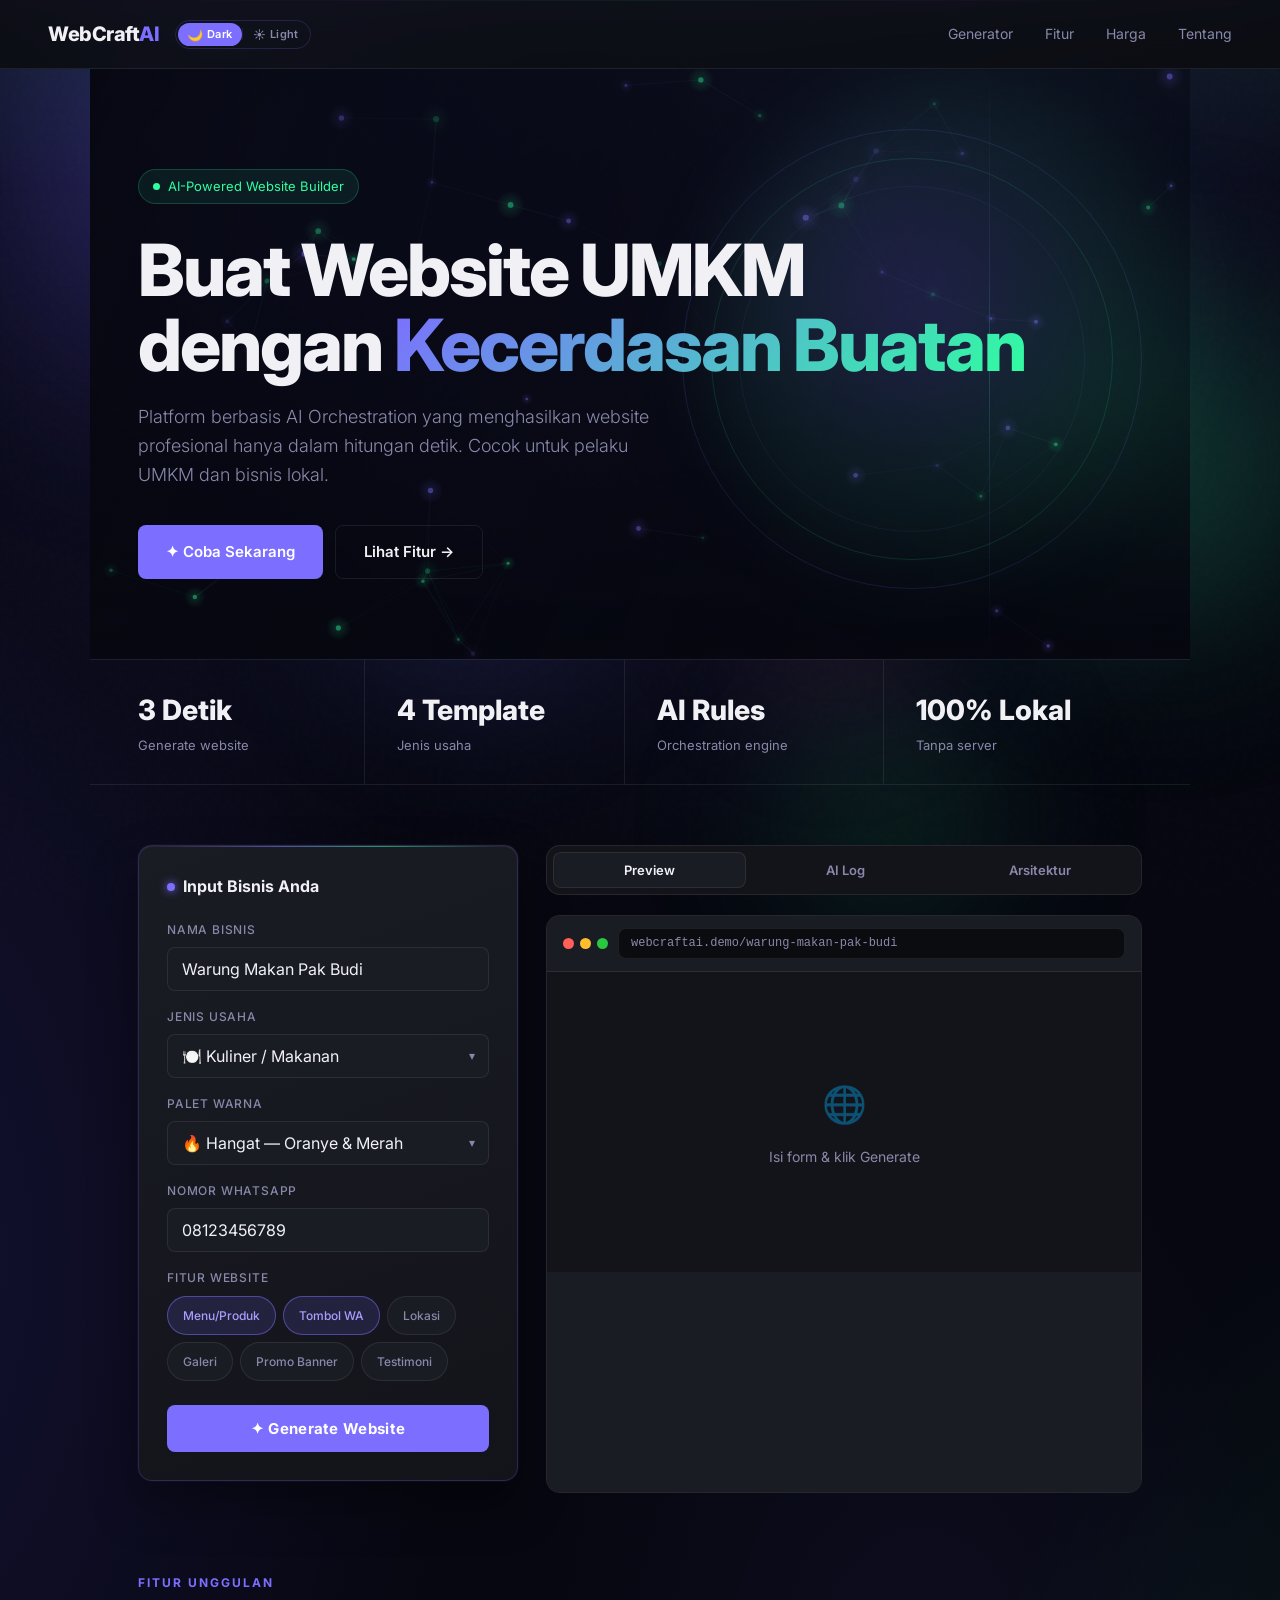
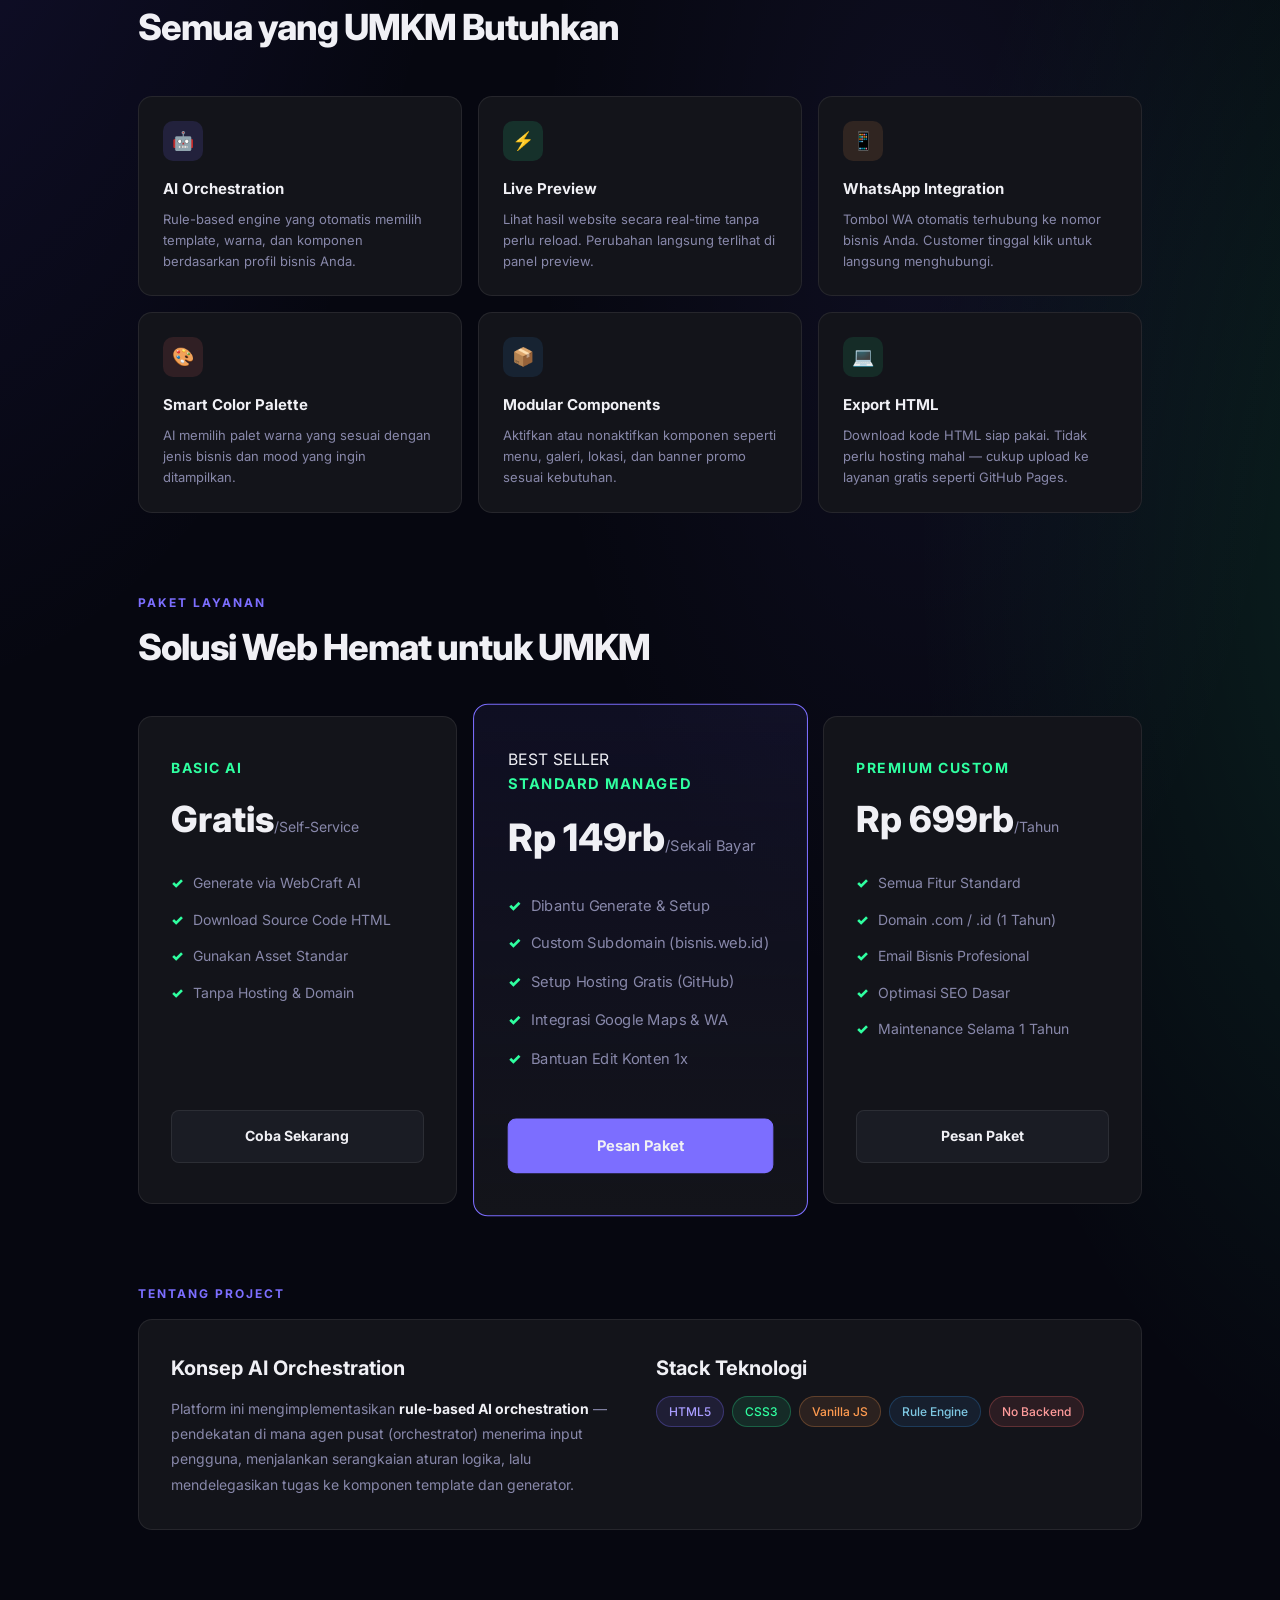
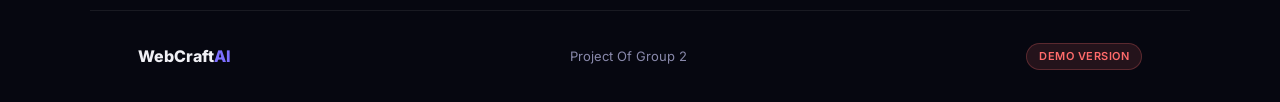
==== commit 0cc4607a: "update Mobile View" ====
--- a/index.html
+++ b/index.html
@@ -42,13 +42,28 @@
       </button>
     </div>
   </div>
-  <div class="nav-links">
+  <div class="nav-right">
+    <div class="nav-links" id="nav-links">
+      <a href="#generator">Generator</a>
+      <a href="#fitur">Fitur</a>
+      <a href="#harga">Harga</a>
+      <a href="#tentang">Tentang</a>
+    </div>
+    <button class="hamburger-btn" id="hamburger-btn" onclick="toggleMobileMenu()">
+      <span></span>
+      <span></span>
+      <span></span>
+    </button>
+  </div>
+</nav>
+
+<!-- MOBILE MENU -->
+<div class="mobile-menu" id="mobile-menu">
   <a href="#generator">Generator</a>
   <a href="#fitur">Fitur</a>
-  <a href="#harga">Harga</a> <!-- Tambahkan ini -->
+  <a href="#harga">Harga</a>
   <a href="#tentang">Tentang</a>
 </div>
-</nav>
 
 <!-- HERO -->
 <section class="hero">
--- a/assets/css/style.css
+++ b/assets/css/style.css
@@ -233,6 +233,11 @@
     align-items: center;
     gap: 16px;
   }
+  .nav-right {
+    display: flex;
+    align-items: center;
+    gap: 20px;
+  }
   .nav-links { display: flex; gap: 32px; }
   .nav-links a {
     color: var(--muted);
@@ -241,30 +246,90 @@
     transition: color 0.2s;
   }
   .nav-links a:hover { color: var(--text); }
-  .nav-badge {
-    background: rgba(124,110,255,0.15);
-    border: 1px solid rgba(124,110,255,0.3);
-    color: var(--accent);
-    padding: 4px 12px;
-    border-radius: 99px;
-    font-size: 12px;
-    font-weight: 500;
-    font-family: var(--font-head);
+
+  /* ── HAMBURGER MENU ── */
+  .hamburger-btn {
+    display: none;
+    flex-direction: column;
+    gap: 5px;
+    background: none;
+    border: none;
+    cursor: pointer;
+    padding: 8px;
+    margin: -8px;
+  }
+  .hamburger-btn span {
+    display: block;
+    width: 24px;
+    height: 2px;
+    background: var(--text);
+    border-radius: 1px;
+    transition: all 0.3s ease;
+  }
+  .hamburger-btn.active span:nth-child(1) {
+    transform: rotate(45deg) translate(8px, 8px);
+  }
+  .hamburger-btn.active span:nth-child(2) {
+    opacity: 0;
+  }
+  .hamburger-btn.active span:nth-child(3) {
+    transform: rotate(-45deg) translate(8px, -8px);
+  }
+
+  /* ── MOBILE MENU ── */
+  .mobile-menu {
+    display: none;
+    flex-direction: column;
+    gap: 0;
     position: absolute;
-    left: 50%;
-    transform: translateX(-50%);
-    display: inline-flex;
-    align-items: center;
-    gap: 7px;
-  }
-  .nav-badge img {
-    height: 18px;
-    width: 18px;
-    max-height: 18px;
-    max-width: 18px;
-    object-fit: contain;
-    border-radius: 3px;
-    flex-shrink: 0;
+    top: 70px;
+    right: 0;
+    left: 0;
+    background: rgba(11,12,16,0.95);
+    backdrop-filter: blur(16px);
+    border-bottom: 1px solid var(--border);
+    padding: 0;
+    z-index: 99;
+    animation: slideDown 0.3s ease both;
+  }
+  .mobile-menu.active {
+    display: flex;
+  }
+  .mobile-menu a {
+    display: block;
+    padding: 16px 48px;
+    color: var(--muted);
+    text-decoration: none;
+    font-size: 14px;
+    transition: all 0.2s;
+    border-top: 1px solid rgba(124,110,255,0.1);
+  }
+  .mobile-menu a:hover {
+    color: var(--text);
+    background: rgba(124,110,255,0.05);
+  }
+  @keyframes slideDown {
+    from { opacity: 0; transform: translateY(-10px); }
+    to { opacity: 1; transform: translateY(0); }
+  }
+
+  /* ── RESPONSIVE ── */
+  @media (max-width: 768px) {
+    nav {
+      padding: 16px 20px;
+    }
+    .nav-links {
+      display: none;
+    }
+    .hamburger-btn {
+      display: flex;
+    }
+    .nav-left {
+      gap: 12px;
+    }
+    .theme-toggle {
+      display: none;
+    }
   }
 
   /* ── HERO ── */
@@ -1005,6 +1070,22 @@
       gap: 12px;
     }
     .nav-links { display: none; }
+    .theme-toggle {
+      padding: 1px !important;
+      gap: 2px !important;
+    }
+    .theme-toggle-btn {
+      padding: 4px 8px !important;
+      font-size: 10px !important;
+      min-height: auto !important;
+      gap: 2px !important;
+    }
+    .theme-toggle-btn .t-icon {
+      font-size: 10px !important;
+    }
+    .theme-divider {
+      height: 10px !important;
+    }
     .nav-badge {
       position: static;
       left: auto;
@@ -1224,12 +1305,16 @@
       font-size: clamp(24px, 7.5vw, 32px) !important;
     }
 
-    /* ── 13. THEME TOGGLE — lebih besar touch target ── */
+    /* ── 13. THEME TOGGLE — compact di mobile ── */
     .theme-toggle-btn {
-      padding: 11px 18px !important;
-      font-size: 13px !important;
-      min-height: 44px !important;
+      padding: 4px 8px !important;
+      font-size: 10px !important;
+      min-height: auto !important;
+      gap: 2px !important;
       -webkit-tap-highlight-color: transparent !important;
+    }
+    .theme-toggle-btn .t-icon {
+      font-size: 10px !important;
     }
 
     /* ── 14. GALLERY UPLOAD — tap area lebih jelas ── */
@@ -1438,6 +1523,23 @@
     border-color: rgba(0,150,180,0.28);
     color: var(--accent);
   }
+  
+  /* Light mode hamburger menu */
+  body.light-mode .hamburger-btn span {
+    background: var(--text);
+  }
+  body.light-mode .mobile-menu {
+    background: rgba(244,248,252,0.95);
+    border-bottom-color: var(--border);
+  }
+  body.light-mode .mobile-menu a {
+    color: var(--muted);
+    border-top-color: rgba(0,160,200,0.1);
+  }
+  body.light-mode .mobile-menu a:hover {
+    color: var(--text);
+    background: rgba(0,160,200,0.05);
+  }
 
   /* ═══════════════════════════════════════════════════
      LIGHT MODE — Cinematic Bright AI Aesthetic
@@ -1906,4 +2008,4 @@
     flex-shrink: 0;
   }
 
-  +  
